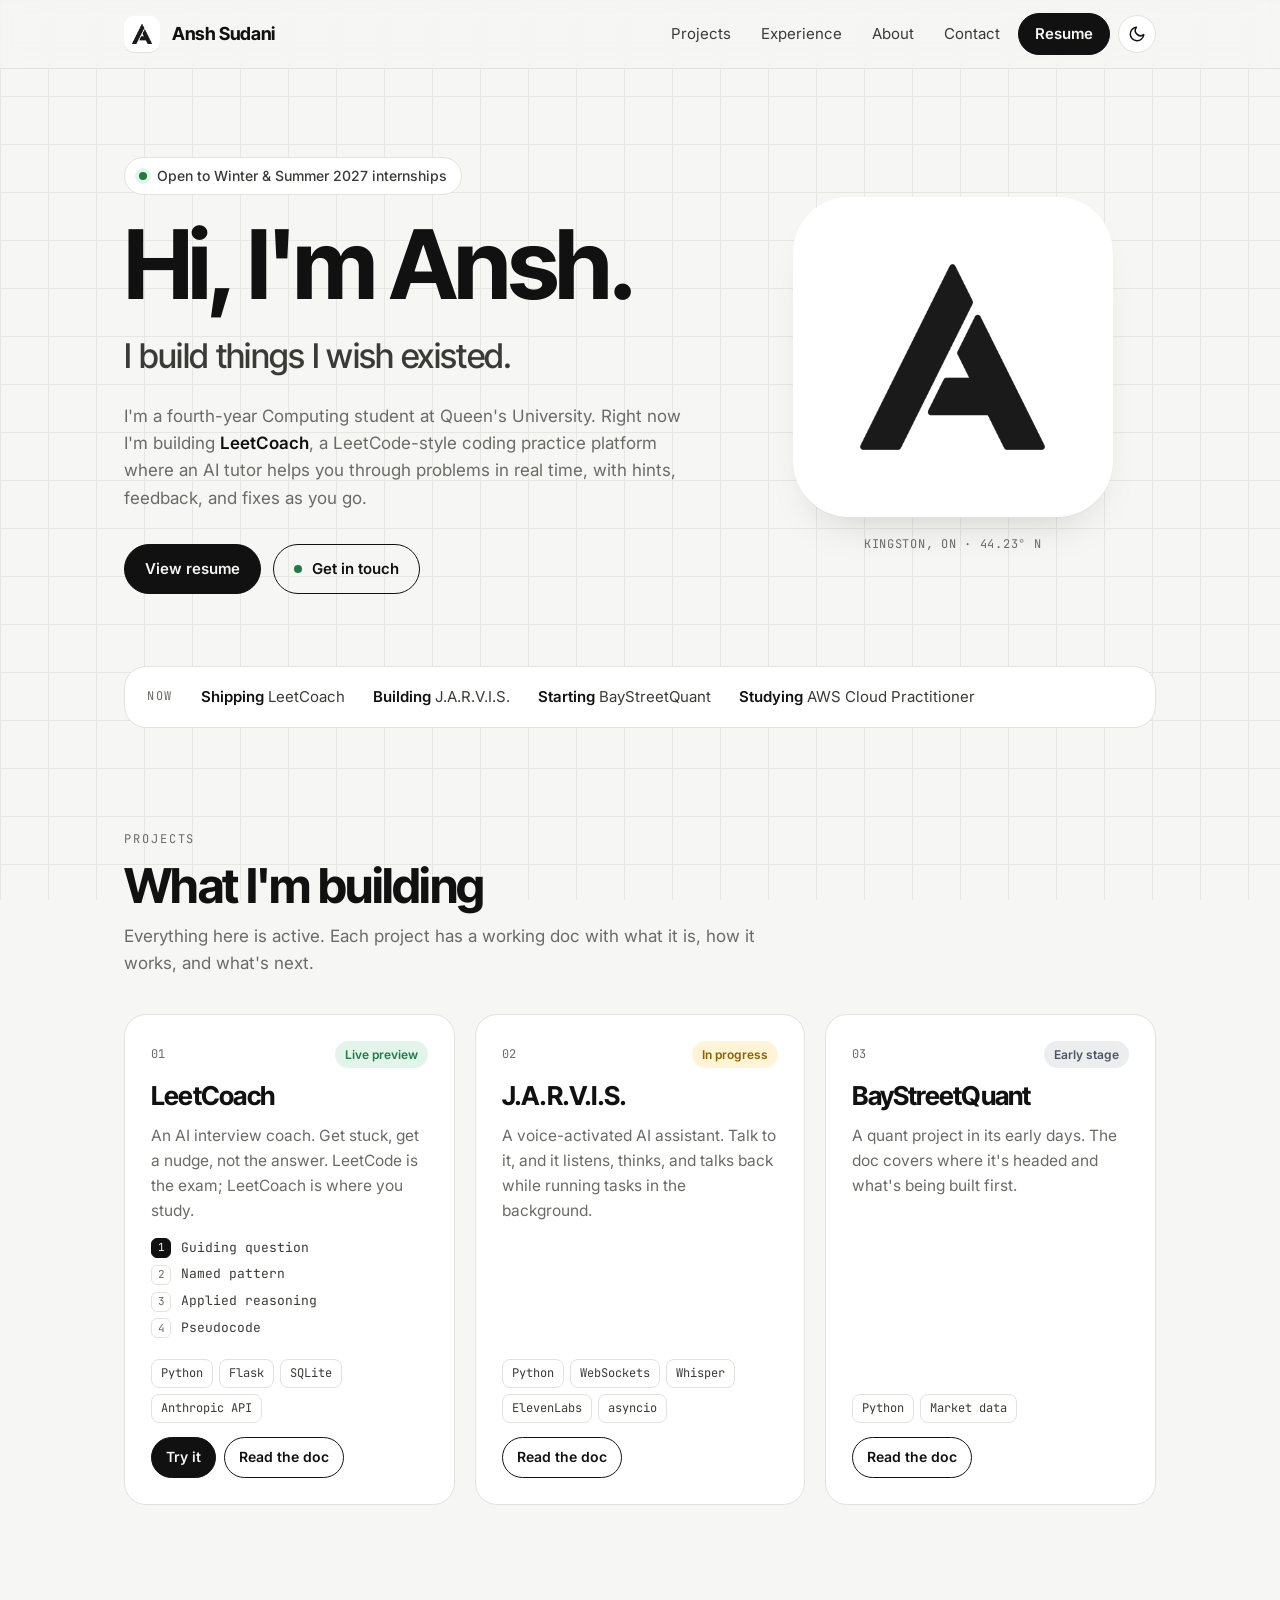
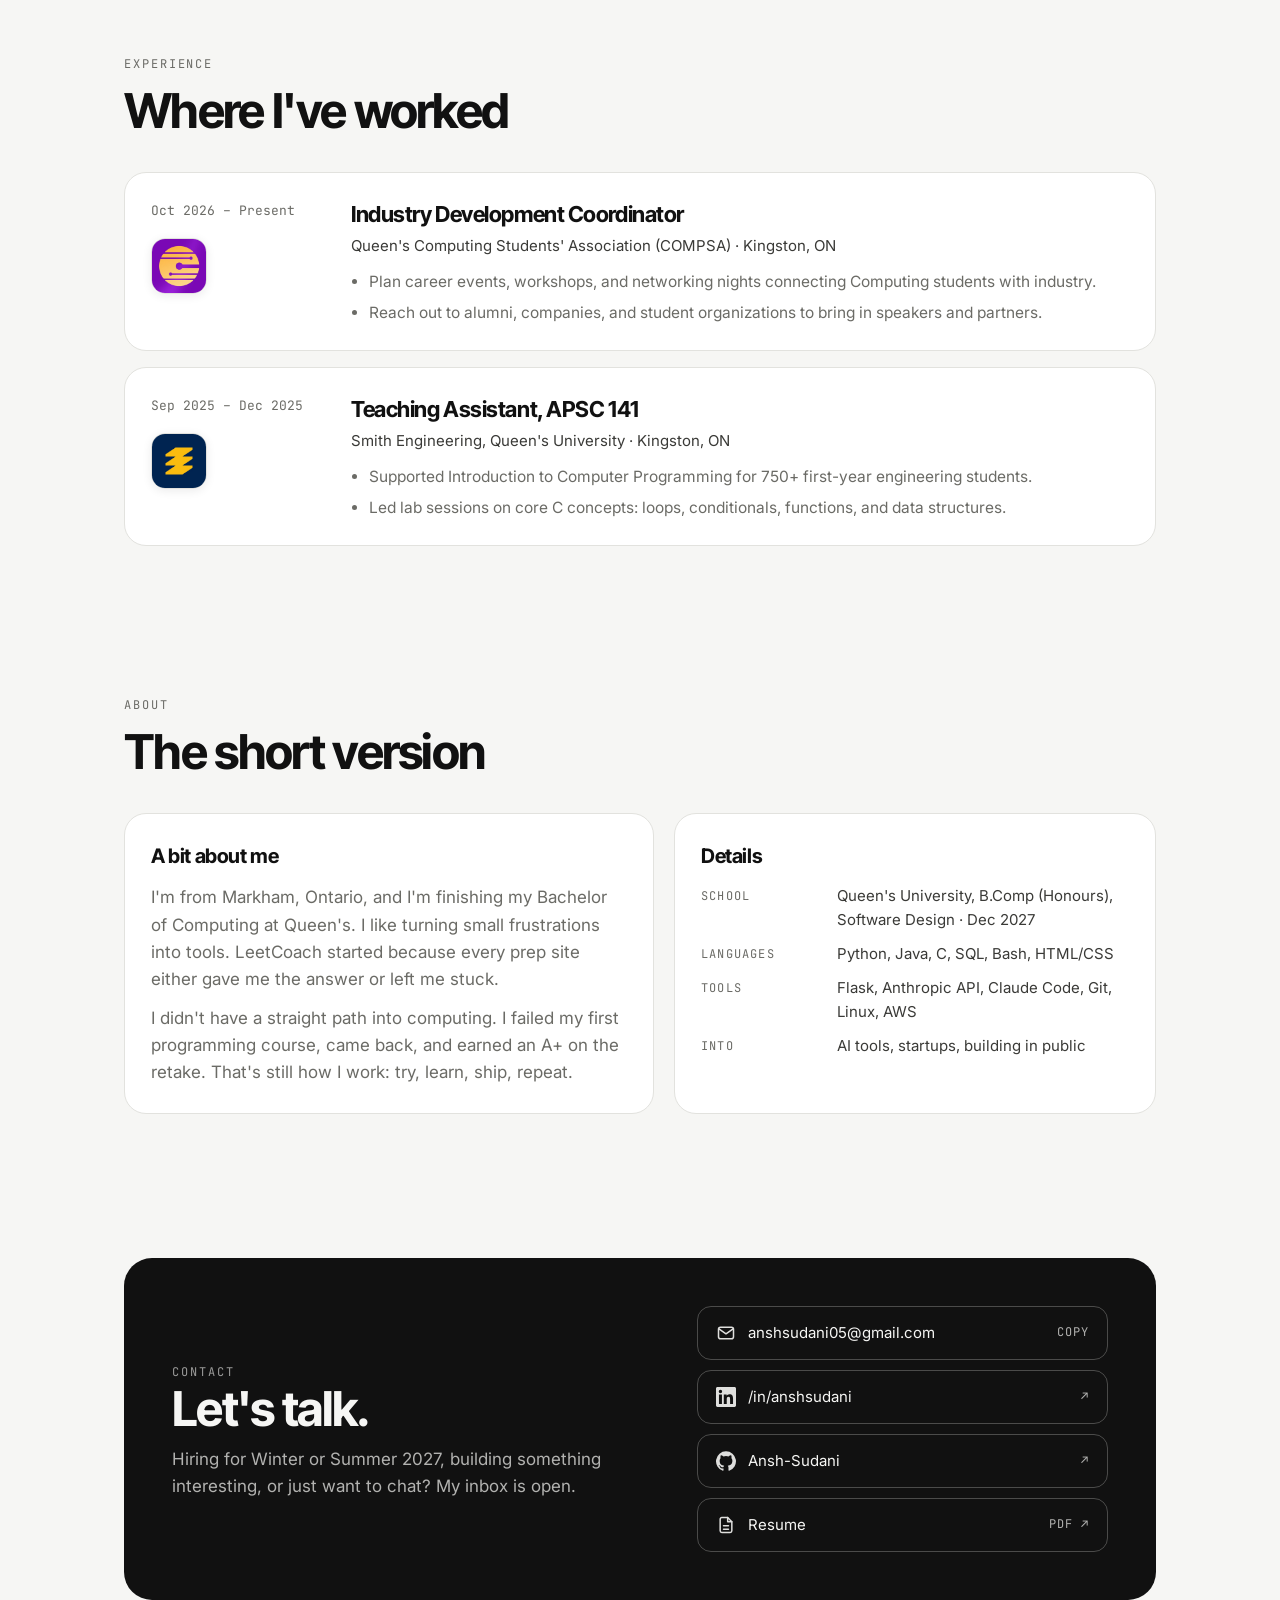
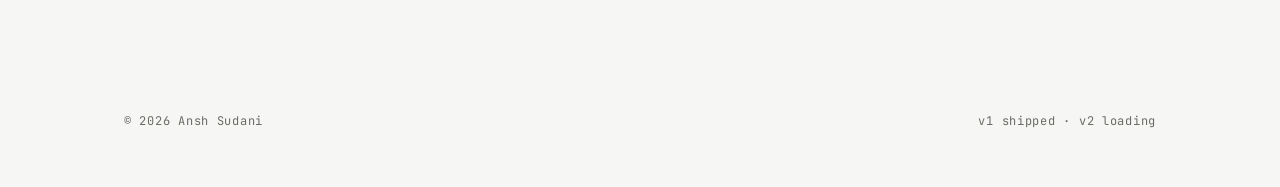
==== index.html @ 3bd17681 "Contact copy: Winter or Summer 2027 Co-Authored-By: Claude Opus 5.5 <noreply@anthropic.com> Claude-S" ====
<!DOCTYPE html>
<html lang="en">
<head>
  <meta charset="UTF-8" />
  <meta name="viewport" content="width=device-width, initial-scale=1.0" />
  <title>Ansh Sudani</title>
  <meta name="description" content="Ansh Sudani: fourth-year Computing student at Queen's University building AI tools like LeetCoach. Open to Winter & Summer 2027 internships." />
  <meta name="theme-color" content="#111111" />
  <meta property="og:type" content="website" />
  <meta property="og:site_name" content="Ansh Sudani" />
  <meta property="og:title" content="Ansh Sudani" />
  <meta property="og:description" content="Still building, now shipping. LeetCoach & more." />
  <meta property="og:url" content="https://anshsudani.vercel.app/" />
  <meta property="og:image" content="https://anshsudani.vercel.app/og-image.png" />
  <meta property="og:image:secure_url" content="https://anshsudani.vercel.app/og-image.png" />
  <meta property="og:image:type" content="image/png" />
  <meta property="og:image:width" content="1200" />
  <meta property="og:image:height" content="627" />
  <meta property="og:image:alt" content="Ansh Sudani: Software Developer, building with AI" />
  <meta name="twitter:card" content="summary_large_image" />
  <meta name="twitter:title" content="Ansh Sudani" />
  <meta name="twitter:description" content="Still building, now shipping. LeetCoach & more." />
  <meta name="twitter:image" content="https://anshsudani.vercel.app/og-image.png" />
  <link rel="icon" href="/favicon.ico" />
  <link rel="apple-touch-icon" href="/apple-touch-icon.png" />
  <link rel="preconnect" href="https://fonts.googleapis.com" />
  <link rel="preconnect" href="https://fonts.gstatic.com" crossorigin />
  <link href="https://fonts.googleapis.com/css2?family=Inter:wght@400;500;600;700&family=Inter+Tight:wght@500;600;700&family=JetBrains+Mono:wght@400;500&display=swap" rel="stylesheet" />
  <script>try{var t=localStorage.getItem("theme");if(t)document.documentElement.dataset.theme=t;}catch(e){}</script>
  <link rel="stylesheet" href="styles.css" />
</head>
<body>

<nav class="nav">
  <div class="wrap">
    <a class="brand" href="#top"><span class="tile"><img src="logo.png" alt="" /></span>Ansh Sudani</a>
    <div class="nav-right"><button class="theme-btn" id="themeBtn" type="button" aria-label="Toggle light and dark mode"><svg class="moon" viewBox="0 0 24 24" fill="none" stroke="currentColor" stroke-width="2" stroke-linecap="round" stroke-linejoin="round"><path d="M21 12.8A9 9 0 1 1 11.2 3a7 7 0 0 0 9.8 9.8z"/></svg><svg class="sun" viewBox="0 0 24 24" fill="none" stroke="currentColor" stroke-width="2" stroke-linecap="round"><circle cx="12" cy="12" r="4"/><path d="M12 2v2M12 20v2M4.9 4.9l1.4 1.4M17.7 17.7l1.4 1.4M2 12h2M20 12h2M4.9 19.1l1.4-1.4M17.7 6.3l1.4-1.4"/></svg></button>
    <button class="menu-btn" id="menuBtn" aria-expanded="false" aria-controls="navLinks">Menu</button>
    <ul class="links" id="navLinks">
      <li><a href="#projects">Projects</a></li>
      <li><a href="#experience">Experience</a></li>
      <li><a href="#about">About</a></li>
      <li><a href="#contact">Contact</a></li>
      <li><a class="btn btn-solid btn-sm" href="Ansh_Sudani_Resume.pdf" target="_blank" rel="noopener">Resume</a></li>
    </ul>
    </div>
  </div>
</nav>

<header class="hero" id="top">
  <div class="wrap">
    <div>
      <span class="status"><span class="dot"></span>Open to Winter & Summer 2027 internships</span>
      <h1>Hi, I'm Ansh.</h1>
      <p class="line">I build things I wish existed.</p>
      <p class="intro">I'm a fourth-year Computing student at Queen's University. Right now I'm building <strong>LeetCoach</strong>, a LeetCode-style coding practice platform where an AI tutor helps you through problems in real time, with hints, feedback, and fixes as you go.</p>
      <div class="cta">
        <a class="btn btn-solid" href="Ansh_Sudani_Resume.pdf" target="_blank" rel="noopener">View resume</a>
        <a class="btn btn-ghost" href="#contact"><span class="dot"></span>Get in touch</a>
      </div>
    </div>
    <div class="mark-wrap">
      <div class="mark tile"><img src="logo.png" alt="Ansh Sudani logo" /></div>
      <span class="coords">KINGSTON, ON · 44.23° N</span>
    </div>
  </div>
</header>

<div class="now">
  <div class="wrap">
    <div class="now-card">
      <span class="label">Now</span>
      <span class="item"><b>Shipping</b> LeetCoach</span>
      <span class="item"><b>Building</b> J.A.R.V.I.S.</span>
      <span class="item"><b>Starting</b> BayStreetQuant</span>
      <span class="item"><b>Studying</b> AWS Cloud Practitioner</span>
    </div>
  </div>
</div>

<section id="projects">
  <div class="wrap">
    <div class="head">
      <span class="eyebrow">Projects</span>
      <h2>What I'm building</h2>
      <p class="lede">Everything here is active. Each project has a working doc with what it is, how it works, and what's next.</p>
    </div>

    <div class="projects">
      <article class="card">
        <div class="top"><span class="idx">01</span><span class="chip live">Live preview</span></div>
        <h3>LeetCoach</h3>
        <p>An AI interview coach. Get stuck, get a nudge, not the answer. LeetCode is the exam; LeetCoach is where you study.</p>
        <ol class="ladder" aria-label="Hint levels">
          <li><span>1</span>Guiding question</li>
          <li><span>2</span>Named pattern</li>
          <li><span>3</span>Applied reasoning</li>
          <li><span>4</span>Pseudocode</li>
        </ol>
        <ul class="tags"><li>Python</li><li>Flask</li><li>SQLite</li><li>Anthropic API</li></ul>
        <div class="actions">
          <a class="btn btn-solid btn-sm" href="https://leetcoachapp.vercel.app/" target="_blank" rel="noopener">Try it</a>
          <a class="btn btn-ghost btn-sm" href="leetcoach.html">Read the doc</a>
        </div>
      </article>

      <article class="card">
        <div class="top"><span class="idx">02</span><span class="chip wip">In progress</span></div>
        <h3>J.A.R.V.I.S.</h3>
        <p>A voice-activated AI assistant. Talk to it, and it listens, thinks, and talks back while running tasks in the background.</p>
        <ul class="tags"><li>Python</li><li>WebSockets</li><li>Whisper</li><li>ElevenLabs</li><li>asyncio</li></ul>
        <div class="actions">
          <a class="btn btn-ghost btn-sm" href="jarvis.html">Read the doc</a>
        </div>
      </article>

      <article class="card">
        <div class="top"><span class="idx">03</span><span class="chip early">Early stage</span></div>
        <h3>BayStreetQuant</h3>
        <p>A quant project in its early days. The doc covers where it's headed and what's being built first.</p>
        <ul class="tags"><li>Python</li><li>Market data</li></ul>
        <div class="actions">
          <a class="btn btn-ghost btn-sm" href="baystreetquant.html">Read the doc</a>
        </div>
      </article>
    </div>
  </div>
</section>

<section id="experience">
  <div class="wrap">
    <div class="head">
      <span class="eyebrow">Experience</span>
      <h2>Where I've worked</h2>
    </div>
    <div class="timeline">
      <article class="role">
        <div class="role-side">
          <span class="when">Oct 2026 – Present</span>
          <img class="org-logo" src="compsa-logo.png" alt="COMPSA logo" width="56" height="56" loading="lazy" />
        </div>
        <div>
          <h3>Industry Development Coordinator</h3>
          <p class="org">Queen's Computing Students' Association (COMPSA) · Kingston, ON</p>
          <ul>
            <li>Plan career events, workshops, and networking nights connecting Computing students with industry.</li>
            <li>Reach out to alumni, companies, and student organizations to bring in speakers and partners.</li>
          </ul>
        </div>
      </article>
      <article class="role">
        <div class="role-side">
          <span class="when">Sep 2025 – Dec 2025</span>
          <img class="org-logo" src="smith-logo.png" alt="Smith Engineering logo" width="56" height="56" loading="lazy" />
        </div>
        <div>
          <h3>Teaching Assistant, APSC 141</h3>
          <p class="org">Smith Engineering, Queen's University · Kingston, ON</p>
          <ul>
            <li>Supported Introduction to Computer Programming for 750+ first-year engineering students.</li>
            <li>Led lab sessions on core C concepts: loops, conditionals, functions, and data structures.</li>
          </ul>
        </div>
      </article>
    </div>
  </div>
</section>

<section id="about">
  <div class="wrap">
    <div class="head">
      <span class="eyebrow">About</span>
      <h2>The short version</h2>
    </div>
    <div class="split">
      <div class="panel">
        <h3>A bit about me</h3>
        <p>I'm from Markham, Ontario, and I'm finishing my Bachelor of Computing at Queen's. I like turning small frustrations into tools. LeetCoach started because every prep site either gave me the answer or left me stuck.</p>
        <p>I didn't have a straight path into computing. I failed my first programming course, came back, and earned an A+ on the retake. That's still how I work: try, learn, ship, repeat.</p>
      </div>
      <div class="panel">
        <h3>Details</h3>
        <dl class="kv">
          <dt>School</dt><dd>Queen's University, B.Comp (Honours), Software Design · Dec 2027</dd>
          <dt>Languages</dt><dd>Python, Java, C, SQL, Bash, HTML/CSS</dd>
          <dt>Tools</dt><dd>Flask, Anthropic API, Claude Code, Git, Linux, AWS</dd>
          <dt>Into</dt><dd>AI tools, startups, building in public</dd>
        </dl>
      </div>
    </div>
  </div>
</section>

<section id="contact">
  <div class="wrap">
    <div class="contact-card">
      <div>
        <span class="eyebrow" style="color:inherit;opacity:.6">Contact</span>
        <h2>Let's talk.</h2>
        <p>Hiring for Winter or Summer 2027, building something interesting, or just want to chat? My inbox is open.</p>
      </div>
      <div class="contact-list">
        <button type="button" id="copyEmail" data-email="anshsudani05@gmail.com"><span class="v"><svg class="ic" viewBox="0 0 24 24" aria-hidden="true" fill="none" stroke="currentColor" stroke-width="1.8" stroke-linecap="round" stroke-linejoin="round"><rect x="3" y="5" width="18" height="14" rx="2.5"/><path d="M3.5 7l8.5 6 8.5-6"/></svg><span>anshsudani05@gmail.com</span></span><span class="k" id="copyLabel">COPY</span></button>
        <a href="https://linkedin.com/in/anshsudani" target="_blank" rel="noopener" aria-label="LinkedIn"><span class="v"><svg class="ic" viewBox="0 0 24 24" aria-hidden="true" fill="currentColor"><path d="M20.45 20.45h-3.56v-5.57c0-1.33-.02-3.04-1.85-3.04-1.85 0-2.14 1.45-2.14 2.94v5.67H9.35V9h3.41v1.56h.05c.48-.9 1.64-1.85 3.37-1.85 3.6 0 4.27 2.37 4.27 5.46v6.28zM5.34 7.43a2.06 2.06 0 1 1 0-4.13 2.06 2.06 0 0 1 0 4.13zM7.12 20.45H3.56V9h3.56v11.45zM22.22 0H1.77C.79 0 0 .77 0 1.73v20.54C0 23.23.79 24 1.77 24h20.45c.98 0 1.78-.77 1.78-1.73V1.73C24 .77 23.2 0 22.22 0z"/></svg><span>/in/anshsudani</span></span><span class="k">↗</span></a>
        <a href="https://github.com/Ansh-Sudani" target="_blank" rel="noopener" aria-label="GitHub"><span class="v"><svg class="ic" viewBox="0 0 24 24" aria-hidden="true" fill="currentColor"><path d="M12 .3a12 12 0 0 0-3.8 23.38c.6.12.83-.26.83-.57v-2.23c-3.34.73-4.04-1.42-4.04-1.42-.55-1.39-1.33-1.76-1.33-1.76-1.09-.74.08-.73.08-.73 1.2.09 1.84 1.24 1.84 1.24 1.07 1.83 2.8 1.3 3.49 1 .1-.78.42-1.31.76-1.61-2.67-.3-5.47-1.33-5.47-5.93 0-1.31.47-2.38 1.24-3.22-.14-.3-.54-1.52.1-3.18 0 0 1.01-.32 3.3 1.23a11.5 11.5 0 0 1 6 0c2.28-1.55 3.29-1.23 3.29-1.23.64 1.66.24 2.88.12 3.18a4.65 4.65 0 0 1 1.23 3.22c0 4.61-2.8 5.63-5.48 5.92.42.36.81 1.1.81 2.22v3.29c0 .32.21.7.82.58A12 12 0 0 0 12 .3"/></svg><span>Ansh-Sudani</span></span><span class="k">↗</span></a>
        <a href="Ansh_Sudani_Resume.pdf" target="_blank" rel="noopener" aria-label="Resume PDF"><span class="v"><svg class="ic" viewBox="0 0 24 24" aria-hidden="true" fill="none" stroke="currentColor" stroke-width="1.8" stroke-linecap="round" stroke-linejoin="round"><path d="M14 3H7a2 2 0 0 0-2 2v14a2 2 0 0 0 2 2h10a2 2 0 0 0 2-2V8z"/><path d="M14 3v5h5M9 13h6M9 17h6"/></svg><span>Resume</span></span><span class="k">PDF ↗</span></a>
      </div>
    </div>
  </div>
</section>

<footer>
  <div class="wrap">
    <span>© <span id="year">2026</span> Ansh Sudani</span>
    <span>v1 shipped · v2 loading</span>
  </div>
</footer>

<script src="script.js"></script>
</body>
</html>
---- styles.css ----
/* Ansh Sudani — portfolio v2
   Layout: single column, wide margins, grid-paper background like the brand thumbnail. */
:root {
  --bg: #F6F6F4;
  --grid: #E6E6E2;
  --surface: #FFFFFF;
  --ink: #111111;
  --ink-2: #3A3A37;
  --muted: #6B6B66;
  --line: #E2E2DE;
  --accent: #111111;
  --ok: #1E7B47;
  --ok-bg: #E3F4EA;
  --warn: #8A6100;
  --warn-bg: #FFF4D6;
  --idle: #4B5563;
  --idle-bg: #ECEDEF;
  --shadow: 0 1px 0 var(--line), 0 24px 48px -28px rgba(0,0,0,.22);
  --display: "Inter Tight", "Inter", system-ui, -apple-system, "Segoe UI", sans-serif;
  --body: "Inter", system-ui, -apple-system, "Segoe UI", sans-serif;
  --mono: "JetBrains Mono", ui-monospace, "SFMono-Regular", Menlo, Consolas, monospace;
  --radius: 22px;
  --max: 1080px;
}
@media (prefers-color-scheme: dark) {
  :root:not([data-theme="light"]) {
    --bg: #0E0E0D; --grid: #1C1C1A; --surface: #171716; --ink: #F2F2EF; --ink-2: #CFCFCA;
    --muted: #8F8F89; --line: #2A2A27; --accent: #F2F2EF;
    --ok: #6FD39A; --ok-bg: #17301F; --warn: #F2C25B; --warn-bg: #33290F; --idle: #B4B8BF; --idle-bg: #23252A;
    --shadow: 0 1px 0 var(--line), 0 24px 48px -28px rgba(0,0,0,.7);
    color-scheme: dark;
  }
}
:root[data-theme="dark"] {
    --bg: #0E0E0D; --grid: #1C1C1A; --surface: #171716; --ink: #F2F2EF; --ink-2: #CFCFCA;
    --muted: #8F8F89; --line: #2A2A27; --accent: #F2F2EF;
    --ok: #6FD39A; --ok-bg: #17301F; --warn: #F2C25B; --warn-bg: #33290F; --idle: #B4B8BF; --idle-bg: #23252A;
    --shadow: 0 1px 0 var(--line), 0 24px 48px -28px rgba(0,0,0,.7);
    color-scheme: dark;
  }


* { box-sizing: border-box; margin: 0; padding: 0; }
html { scroll-behavior: smooth; scroll-padding-top: 88px; }
body {
  font-family: var(--body);
  background-color: var(--bg);
  background-image:
    linear-gradient(var(--grid) 1px, transparent 1px),
    linear-gradient(90deg, var(--grid) 1px, transparent 1px);
  background-size: 48px 48px;
  background-attachment: fixed;
  color: var(--ink);
  line-height: 1.6;
  font-size: 17px;
  -webkit-font-smoothing: antialiased;
}
img { max-width: 100%; display: block; }
a { color: inherit; }
:focus-visible { outline: 2px solid var(--accent); outline-offset: 3px; border-radius: 6px; }

.wrap { max-width: var(--max); margin: 0 auto; padding-inline: 24px; }

/* ---------- nav ---------- */
.nav {
  position: sticky; top: 0; z-index: 10;
  background: color-mix(in srgb, var(--bg) 82%, transparent);
  backdrop-filter: blur(10px); -webkit-backdrop-filter: blur(10px);
  border-bottom: 1px solid var(--line);
}
.nav .wrap { display: flex; align-items: center; justify-content: space-between; height: 68px; gap: 16px; }
.brand { display: flex; align-items: center; gap: 12px; text-decoration: none; font-family: var(--display); font-weight: 700; letter-spacing: -.02em; font-size: 18px; }
.tile { background: #fff; border-radius: 10px; display: grid; place-items: center; box-shadow: 0 1px 0 var(--line); }
.brand .tile { width: 36px; height: 36px; }
.brand .tile img { width: 20px; }
.links { display: flex; align-items: center; gap: 6px; list-style: none; }
.links a { text-decoration: none; font-size: 15px; color: var(--ink-2); padding: 8px 12px; border-radius: 999px; }
.links a:hover { color: var(--ink); background: var(--surface); }
.menu-btn { display: none; background: none; border: 1px solid var(--line); border-radius: 999px; padding: 8px 14px; font: inherit; font-size: 14px; color: var(--ink); cursor: pointer; }

/* ---------- buttons ---------- */
.btn {
  display: inline-flex; align-items: center; gap: 10px; text-decoration: none;
  font-weight: 600; font-size: 15px; padding: 12px 20px; border-radius: 999px;
  border: 1.5px solid var(--ink); transition: transform .15s ease, background .15s ease;
}
.btn:hover { transform: translateY(-1px); }
.btn-solid { background: var(--ink); color: var(--bg); }
.btn-ghost { background: transparent; color: var(--ink); }
.btn-ghost:hover { background: var(--surface); }
.btn-sm { padding: 8px 14px; font-size: 14px; }
.dot { width: 8px; height: 8px; border-radius: 50%; background: currentColor; display: inline-block; }

/* ---------- hero ---------- */
.hero { padding-block: 88px 72px; }
.hero .wrap { display: grid; grid-template-columns: 1.4fr 1fr; gap: 56px; align-items: center; }
.status {
  display: inline-flex; align-items: center; gap: 10px; font-size: 14px; font-weight: 500;
  padding: 7px 14px; border-radius: 999px; background: var(--surface); border: 1px solid var(--line); color: var(--ink-2);
}
.status .dot { background: var(--ok); box-shadow: 0 0 0 4px var(--ok-bg); }
.hero h1 {
  font-family: var(--display); font-size: clamp(52px, 8vw, 96px); line-height: .95; letter-spacing: -.04em;
  font-weight: 700; margin-top: 24px; text-wrap: balance;
}
.hero .line { font-family: var(--display); font-size: clamp(24px, 3.2vw, 34px); letter-spacing: -.02em; color: var(--ink-2); margin-top: 18px; font-weight: 500; }
.hero .intro { margin-top: 20px; max-width: 54ch; color: var(--muted); }
.hero .intro strong { color: var(--ink); font-weight: 600; }
.cta { display: flex; flex-wrap: wrap; gap: 12px; margin-top: 32px; }
.mark { justify-self: center; width: min(320px, 100%); aspect-ratio: 1; border-radius: 56px; box-shadow: var(--shadow); }
.mark img { width: 58%; }
.mark-wrap { display: grid; justify-items: center; gap: 18px; }
.coords { font-family: var(--mono); font-size: 12px; color: var(--muted); letter-spacing: .06em; }

/* ---------- sections ---------- */
section { padding-block: 72px; }
.eyebrow { font-family: var(--mono); font-size: 12px; letter-spacing: .16em; text-transform: uppercase; color: var(--muted); }
h2 { font-family: var(--display); font-size: clamp(34px, 4.5vw, 48px); letter-spacing: -.035em; line-height: 1.05; margin-top: 10px; text-wrap: balance; }
.lede { color: var(--muted); max-width: 60ch; margin-top: 12px; }
.head { margin-bottom: 36px; }

/* ---------- now strip ---------- */
.now { padding-block: 0 24px; }
.now-card {
  background: var(--surface); border: 1px solid var(--line); border-radius: var(--radius);
  padding: 18px 22px; display: flex; flex-wrap: wrap; gap: 12px 28px; align-items: center;
}
.now-card .label { font-family: var(--mono); font-size: 12px; letter-spacing: .14em; text-transform: uppercase; color: var(--muted); }
.now-card span.item { font-size: 15px; color: var(--ink-2); }
.now-card span.item b { color: var(--ink); font-weight: 600; }

/* ---------- projects ---------- */
.projects { display: grid; grid-template-columns: repeat(3, 1fr); gap: 20px; }
.card {
  background: var(--surface); border: 1px solid var(--line); border-radius: var(--radius);
  padding: 26px; display: flex; flex-direction: column; gap: 14px; min-width: 0;
  transition: transform .2s ease, box-shadow .2s ease;
}
.card:hover { transform: translateY(-3px); box-shadow: var(--shadow); }
.card .top { display: flex; justify-content: space-between; align-items: center; gap: 10px; }
.idx { font-family: var(--mono); font-size: 12px; color: var(--muted); }
.chip { font-size: 12px; font-weight: 600; padding: 4px 10px; border-radius: 999px; white-space: nowrap; }
.chip.live { color: var(--ok); background: var(--ok-bg); }
.chip.wip { color: var(--warn); background: var(--warn-bg); }
.chip.early { color: var(--idle); background: var(--idle-bg); }
.card h3 { font-family: var(--display); font-size: 26px; letter-spacing: -.03em; line-height: 1.1; }
.card p { color: var(--muted); font-size: 15.5px; }
.ladder { list-style: none; display: grid; gap: 6px; font-size: 13px; font-family: var(--mono); color: var(--ink-2); }
.ladder li { display: flex; align-items: center; gap: 10px; }
.ladder li span { width: 20px; height: 20px; border-radius: 6px; display: grid; place-items: center; font-size: 11px; border: 1px solid var(--line); color: var(--muted); flex: none; }
.ladder li:nth-child(1) span { background: var(--ink); color: var(--bg); border-color: var(--ink); }
.tags { display: flex; flex-wrap: wrap; gap: 6px; margin-top: auto; padding-top: 6px; }
.tags li { list-style: none; font-family: var(--mono); font-size: 12px; padding: 4px 9px; border: 1px solid var(--line); border-radius: 8px; color: var(--ink-2); }
.card .actions { display: flex; flex-wrap: wrap; gap: 8px; }

/* ---------- experience ---------- */
.timeline { display: grid; gap: 16px; }
.role {
  background: var(--surface); border: 1px solid var(--line); border-radius: var(--radius);
  padding: 24px 26px; display: grid; grid-template-columns: 180px 1fr; gap: 20px;
}
.role .when { font-family: var(--mono); font-size: 13px; color: var(--muted); padding-top: 4px; }
.role-side { display: flex; flex-direction: column; align-items: flex-start; gap: 16px; }
.org-logo {
  width: 56px; height: 56px; border-radius: 14px; object-fit: cover; display: block;
  border: 1px solid var(--line); box-shadow: 0 2px 10px rgba(0,0,0,.08);
  transition: transform .25s ease;
}
.role:hover .org-logo { transform: translateY(-2px) rotate(-2deg); }
.role h3 { font-family: var(--display); font-size: 22px; letter-spacing: -.02em; }
.role .org { color: var(--ink-2); font-size: 15px; margin-top: 2px; }
.role ul { margin-top: 12px; padding-left: 18px; color: var(--muted); font-size: 15.5px; display: grid; gap: 6px; }

/* ---------- about / skills ---------- */
.split { display: grid; grid-template-columns: 1.1fr 1fr; gap: 20px; }
.panel { background: var(--surface); border: 1px solid var(--line); border-radius: var(--radius); padding: 26px; min-width: 0; }
.panel h3 { font-family: var(--display); font-size: 20px; letter-spacing: -.02em; margin-bottom: 12px; }
.panel p { color: var(--muted); }
.panel p + p { margin-top: 12px; }
.kv { display: grid; grid-template-columns: 120px 1fr; gap: 10px 16px; font-size: 15px; }
.kv dt { font-family: var(--mono); font-size: 12px; letter-spacing: .1em; text-transform: uppercase; color: var(--muted); padding-top: 3px; }
.kv dd { color: var(--ink-2); }

/* ---------- contact ---------- */
.contact-card {
  background: var(--ink); color: var(--bg); border-radius: 28px; padding: 48px;
  display: grid; grid-template-columns: 1.2fr 1fr; gap: 32px; align-items: center;
}
.contact-card h2 { color: var(--bg); margin-top: 0; }
.contact-card p { color: color-mix(in srgb, var(--bg) 70%, transparent); margin-top: 12px; max-width: 46ch; }
.contact-list { display: grid; gap: 10px; }
.contact-list a, .contact-list button {
  display: flex; justify-content: space-between; align-items: center; gap: 12px; text-decoration: none;
  padding: 14px 18px; border-radius: 14px; border: 1px solid color-mix(in srgb, var(--bg) 25%, transparent);
  color: var(--bg); background: transparent; font: inherit; font-size: 15px; cursor: pointer; text-align: left; width: 100%;
}
.contact-list a:hover, .contact-list button:hover { background: color-mix(in srgb, var(--bg) 10%, transparent); }
.contact-list .k { font-family: var(--mono); font-size: 12px; opacity: .7; letter-spacing: .08em; }
.contact-list .v { overflow-wrap: anywhere; display: inline-flex; align-items: center; gap: 12px; min-width: 0; }
.contact-list .ic { width: 20px; height: 20px; flex: none; opacity: .9; }

/* ---------- footer ---------- */
footer { padding-block: 40px 56px; }
footer .wrap { display: flex; justify-content: space-between; flex-wrap: wrap; gap: 12px; font-family: var(--mono); font-size: 12px; color: var(--muted); letter-spacing: .06em; }

/* ---------- project doc pages ---------- */
.doc { padding-block: 56px 40px; }
.doc .wrap { max-width: 780px; }
.back { font-size: 14px; color: var(--muted); text-decoration: none; }
.back:hover { color: var(--ink); }
.doc h1 { font-family: var(--display); font-size: clamp(44px, 7vw, 72px); letter-spacing: -.04em; line-height: 1; margin-top: 24px; }
.doc .sub { font-family: var(--display); font-size: 22px; color: var(--ink-2); margin-top: 14px; letter-spacing: -.01em; }
.notice {
  margin-top: 28px; padding: 16px 18px; border-radius: 16px; background: var(--warn-bg); color: var(--warn);
  font-size: 15px; display: flex; gap: 12px; align-items: flex-start;
}
.notice b { font-weight: 700; }
.doc section { padding-block: 28px; border-top: 1px solid var(--line); margin-top: 28px; }
.doc section:first-of-type { margin-top: 36px; }
.doc h2 { font-size: 28px; margin-top: 0; margin-bottom: 12px; }
.doc p, .doc li { color: var(--ink-2); }
.doc ul, .doc ol { padding-left: 20px; display: grid; gap: 8px; }
.meta { display: flex; flex-wrap: wrap; gap: 8px; margin-top: 24px; }
.steps { list-style: none; padding: 0 !important; counter-reset: s; }
.steps li { counter-increment: s; background: var(--surface); border: 1px solid var(--line); border-radius: 14px; padding: 14px 16px 14px 56px; position: relative; }
.steps li::before { content: counter(s); position: absolute; left: 16px; top: 14px; width: 26px; height: 26px; border-radius: 8px; background: var(--ink); color: var(--bg); display: grid; place-items: center; font-family: var(--mono); font-size: 13px; }
.steps li b { color: var(--ink); }
.roadmap li::marker { color: var(--muted); }

/* ---------- responsive ---------- */
@media (max-width: 900px) {
  .hero .wrap { grid-template-columns: 1fr; }
  .mark-wrap { justify-items: center; }
  .mark { width: 200px; border-radius: 40px; }
  .projects { grid-template-columns: 1fr; }
  .split, .contact-card { grid-template-columns: 1fr; }
}
@media (max-width: 680px) {
  body { font-size: 16px; }
  .links { display: none; }
  .links.open { display: grid; position: absolute; top: 68px; left: 0; right: 0; background: var(--bg); padding: 12px 16px 18px; border-bottom: 1px solid var(--line); gap: 4px; }
  .menu-btn { display: inline-block; }
  .wrap { padding-inline: 16px; }
  .hero { padding-block: 48px 40px; }
  section { padding-block: 48px; }
  .role { grid-template-columns: 1fr; gap: 0; padding: 20px; }
  .role > div:not(.role-side) { display: contents; }
  .role h3 { order: 0; }
  .role-side { order: 1; flex-direction: row; align-items: center; gap: 12px; margin: 12px 0 10px; }
  .role .org { order: 2; margin-top: 0; }
  .role ul { order: 3; }
  .role-side .org-logo { order: -1; width: 44px; height: 44px; border-radius: 11px; }
  .role .when { padding-top: 0; }
  .contact-card { padding: 28px 22px; }
  .kv { grid-template-columns: 1fr; gap: 2px 0; }
  .kv dd { margin-bottom: 10px; }
}
@media (prefers-reduced-motion: reduce) {
  html { scroll-behavior: auto; }
  .card, .btn { transition: none; }
}

/* nav resume button keeps button colors */
.links a.btn-solid { color: var(--bg); background: var(--ink); padding: 8px 16px; }
.links a.btn-solid:hover { color: var(--bg); background: var(--ink); }

/* theme toggle */
.theme-btn { width: 38px; height: 38px; border-radius: 999px; border: 1px solid var(--line); background: var(--surface); color: var(--ink); display: grid; place-items: center; cursor: pointer; flex: none; }
.theme-btn:hover { border-color: var(--ink); }
.theme-btn svg { width: 18px; height: 18px; }
.theme-btn .sun { display: none; }
:root[data-theme="dark"] .theme-btn .sun { display: block; }
:root[data-theme="dark"] .theme-btn .moon { display: none; }
@media (prefers-color-scheme: dark) {
  :root:not([data-theme="light"]) .theme-btn .sun { display: block; }
  :root:not([data-theme="light"]) .theme-btn .moon { display: none; }
}
.nav-right { display: flex; align-items: center; gap: 8px; }
.nav-right .links { order: 1; }
.nav-right .theme-btn { order: 2; }
.nav-right .menu-btn { order: 3; }

.btn-ghost .dot { background: var(--ok); }

/* ---------- touch polish ---------- */
a, button, summary { -webkit-tap-highlight-color: transparent; touch-action: manipulation; }
@media (max-width: 680px) {
  .theme-btn { width: 42px; height: 42px; }
  .back { display: inline-block; padding: 12px 0; }
}
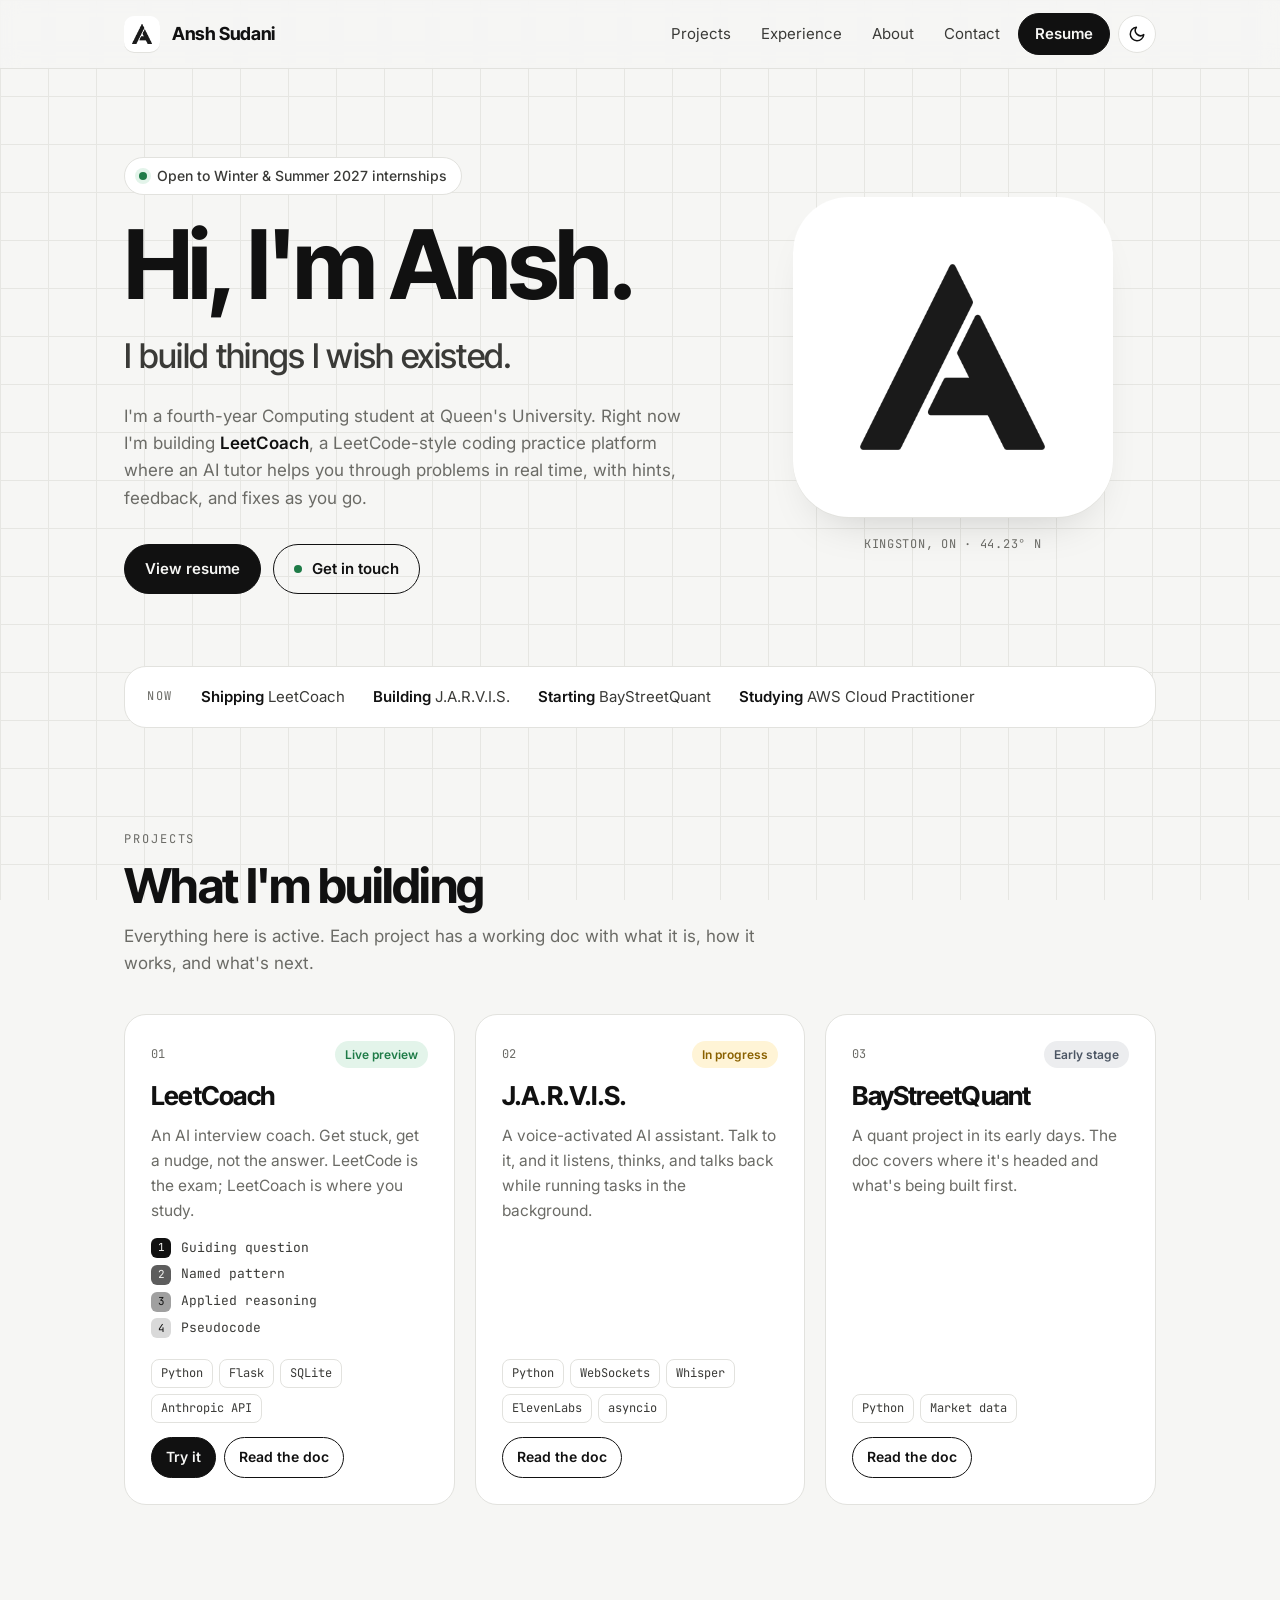
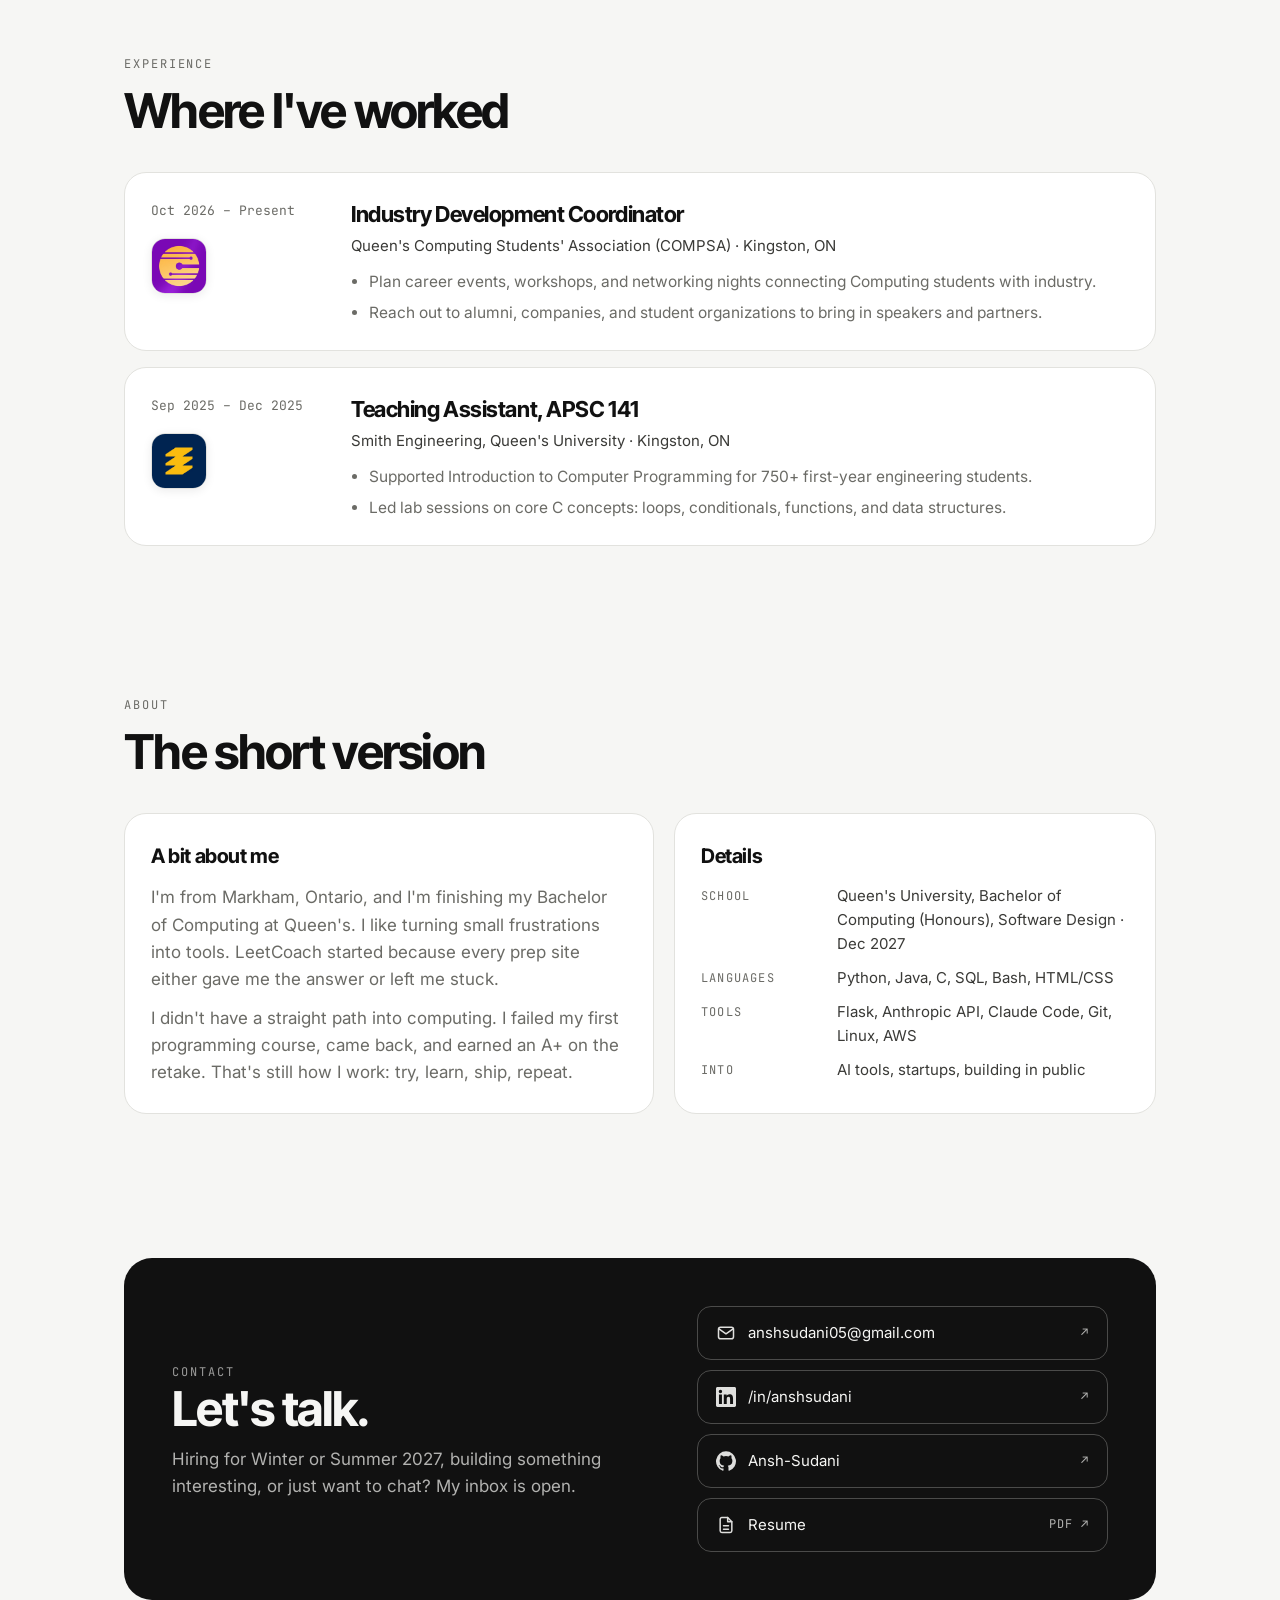
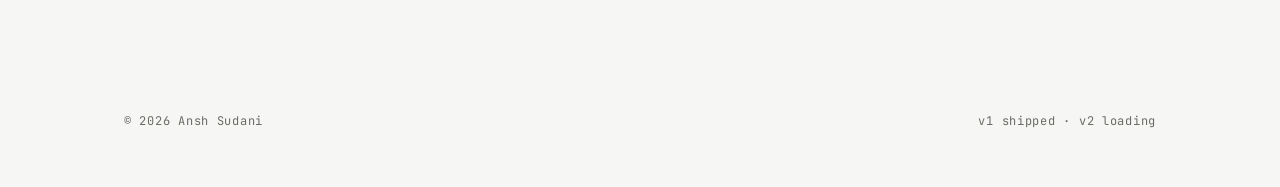
==== commit 9b65a754: "Hint ladder fades dark to light, email row: arrow + 'Copied!' flash, no wrap, Now card stacks on mob" ====
--- a/index.html
+++ b/index.html
@@ -181,7 +181,7 @@
       <div class="panel">
         <h3>Details</h3>
         <dl class="kv">
-          <dt>School</dt><dd>Queen's University, B.Comp (Honours), Software Design · Dec 2027</dd>
+          <dt>School</dt><dd>Queen's University, Bachelor of Computing (Honours), Software Design · Dec 2027</dd>
           <dt>Languages</dt><dd>Python, Java, C, SQL, Bash, HTML/CSS</dd>
           <dt>Tools</dt><dd>Flask, Anthropic API, Claude Code, Git, Linux, AWS</dd>
           <dt>Into</dt><dd>AI tools, startups, building in public</dd>
@@ -200,7 +200,7 @@
         <p>Hiring for Winter or Summer 2027, building something interesting, or just want to chat? My inbox is open.</p>
       </div>
       <div class="contact-list">
-        <button type="button" id="copyEmail" data-email="anshsudani05@gmail.com"><span class="v"><svg class="ic" viewBox="0 0 24 24" aria-hidden="true" fill="none" stroke="currentColor" stroke-width="1.8" stroke-linecap="round" stroke-linejoin="round"><rect x="3" y="5" width="18" height="14" rx="2.5"/><path d="M3.5 7l8.5 6 8.5-6"/></svg><span>anshsudani05@gmail.com</span></span><span class="k" id="copyLabel">COPY</span></button>
+        <button type="button" id="copyEmail" aria-label="Copy email address" data-email="anshsudani05@gmail.com"><span class="v"><svg class="ic" viewBox="0 0 24 24" aria-hidden="true" fill="none" stroke="currentColor" stroke-width="1.8" stroke-linecap="round" stroke-linejoin="round"><rect x="3" y="5" width="18" height="14" rx="2.5"/><path d="M3.5 7l8.5 6 8.5-6"/></svg><span id="emailText">anshsudani05@gmail.com</span></span><span class="k">↗</span></button>
         <a href="https://linkedin.com/in/anshsudani" target="_blank" rel="noopener" aria-label="LinkedIn"><span class="v"><svg class="ic" viewBox="0 0 24 24" aria-hidden="true" fill="currentColor"><path d="M20.45 20.45h-3.56v-5.57c0-1.33-.02-3.04-1.85-3.04-1.85 0-2.14 1.45-2.14 2.94v5.67H9.35V9h3.41v1.56h.05c.48-.9 1.64-1.85 3.37-1.85 3.6 0 4.27 2.37 4.27 5.46v6.28zM5.34 7.43a2.06 2.06 0 1 1 0-4.13 2.06 2.06 0 0 1 0 4.13zM7.12 20.45H3.56V9h3.56v11.45zM22.22 0H1.77C.79 0 0 .77 0 1.73v20.54C0 23.23.79 24 1.77 24h20.45c.98 0 1.78-.77 1.78-1.73V1.73C24 .77 23.2 0 22.22 0z"/></svg><span>/in/anshsudani</span></span><span class="k">↗</span></a>
         <a href="https://github.com/Ansh-Sudani" target="_blank" rel="noopener" aria-label="GitHub"><span class="v"><svg class="ic" viewBox="0 0 24 24" aria-hidden="true" fill="currentColor"><path d="M12 .3a12 12 0 0 0-3.8 23.38c.6.12.83-.26.83-.57v-2.23c-3.34.73-4.04-1.42-4.04-1.42-.55-1.39-1.33-1.76-1.33-1.76-1.09-.74.08-.73.08-.73 1.2.09 1.84 1.24 1.84 1.24 1.07 1.83 2.8 1.3 3.49 1 .1-.78.42-1.31.76-1.61-2.67-.3-5.47-1.33-5.47-5.93 0-1.31.47-2.38 1.24-3.22-.14-.3-.54-1.52.1-3.18 0 0 1.01-.32 3.3 1.23a11.5 11.5 0 0 1 6 0c2.28-1.55 3.29-1.23 3.29-1.23.64 1.66.24 2.88.12 3.18a4.65 4.65 0 0 1 1.23 3.22c0 4.61-2.8 5.63-5.48 5.92.42.36.81 1.1.81 2.22v3.29c0 .32.21.7.82.58A12 12 0 0 0 12 .3"/></svg><span>Ansh-Sudani</span></span><span class="k">↗</span></a>
         <a href="Ansh_Sudani_Resume.pdf" target="_blank" rel="noopener" aria-label="Resume PDF"><span class="v"><svg class="ic" viewBox="0 0 24 24" aria-hidden="true" fill="none" stroke="currentColor" stroke-width="1.8" stroke-linecap="round" stroke-linejoin="round"><path d="M14 3H7a2 2 0 0 0-2 2v14a2 2 0 0 0 2 2h10a2 2 0 0 0 2-2V8z"/><path d="M14 3v5h5M9 13h6M9 17h6"/></svg><span>Resume</span></span><span class="k">PDF ↗</span></a>
--- a/styles.css
+++ b/styles.css
@@ -148,7 +148,11 @@
 .ladder { list-style: none; display: grid; gap: 6px; font-size: 13px; font-family: var(--mono); color: var(--ink-2); }
 .ladder li { display: flex; align-items: center; gap: 10px; }
 .ladder li span { width: 20px; height: 20px; border-radius: 6px; display: grid; place-items: center; font-size: 11px; border: 1px solid var(--line); color: var(--muted); flex: none; }
-.ladder li:nth-child(1) span { background: var(--ink); color: var(--bg); border-color: var(--ink); }
+.ladder li:nth-child(n) span { border-color: transparent; }
+.ladder li:nth-child(1) span { background: var(--ink); color: var(--bg); }
+.ladder li:nth-child(2) span { background: color-mix(in srgb, var(--ink) 68%, var(--surface)); color: var(--bg); }
+.ladder li:nth-child(3) span { background: color-mix(in srgb, var(--ink) 40%, var(--surface)); color: var(--ink); }
+.ladder li:nth-child(4) span { background: color-mix(in srgb, var(--ink) 16%, var(--surface)); color: var(--ink); }
 .tags { display: flex; flex-wrap: wrap; gap: 6px; margin-top: auto; padding-top: 6px; }
 .tags li { list-style: none; font-family: var(--mono); font-size: 12px; padding: 4px 9px; border: 1px solid var(--line); border-radius: 8px; color: var(--ink-2); }
 .card .actions { display: flex; flex-wrap: wrap; gap: 8px; }
@@ -196,7 +200,7 @@
 }
 .contact-list a:hover, .contact-list button:hover { background: color-mix(in srgb, var(--bg) 10%, transparent); }
 .contact-list .k { font-family: var(--mono); font-size: 12px; opacity: .7; letter-spacing: .08em; }
-.contact-list .v { overflow-wrap: anywhere; display: inline-flex; align-items: center; gap: 12px; min-width: 0; }
+.contact-list .v { display: inline-flex; align-items: center; gap: 12px; min-width: 0; }
 .contact-list .ic { width: 20px; height: 20px; flex: none; opacity: .9; }
 
 /* ---------- footer ---------- */
@@ -288,3 +292,11 @@
   .theme-btn { width: 42px; height: 42px; }
   .back { display: inline-block; padding: 12px 0; }
 }
+
+/* contact: keep each row on one line */
+.contact-list .v > span { white-space: nowrap; overflow: hidden; text-overflow: ellipsis; }
+.contact-list .copied #emailText { font-weight: 600; }
+@media (max-width: 680px) {
+  .now-card { display: grid; gap: 10px; }
+  .now-card .label { margin-bottom: 2px; }
+}
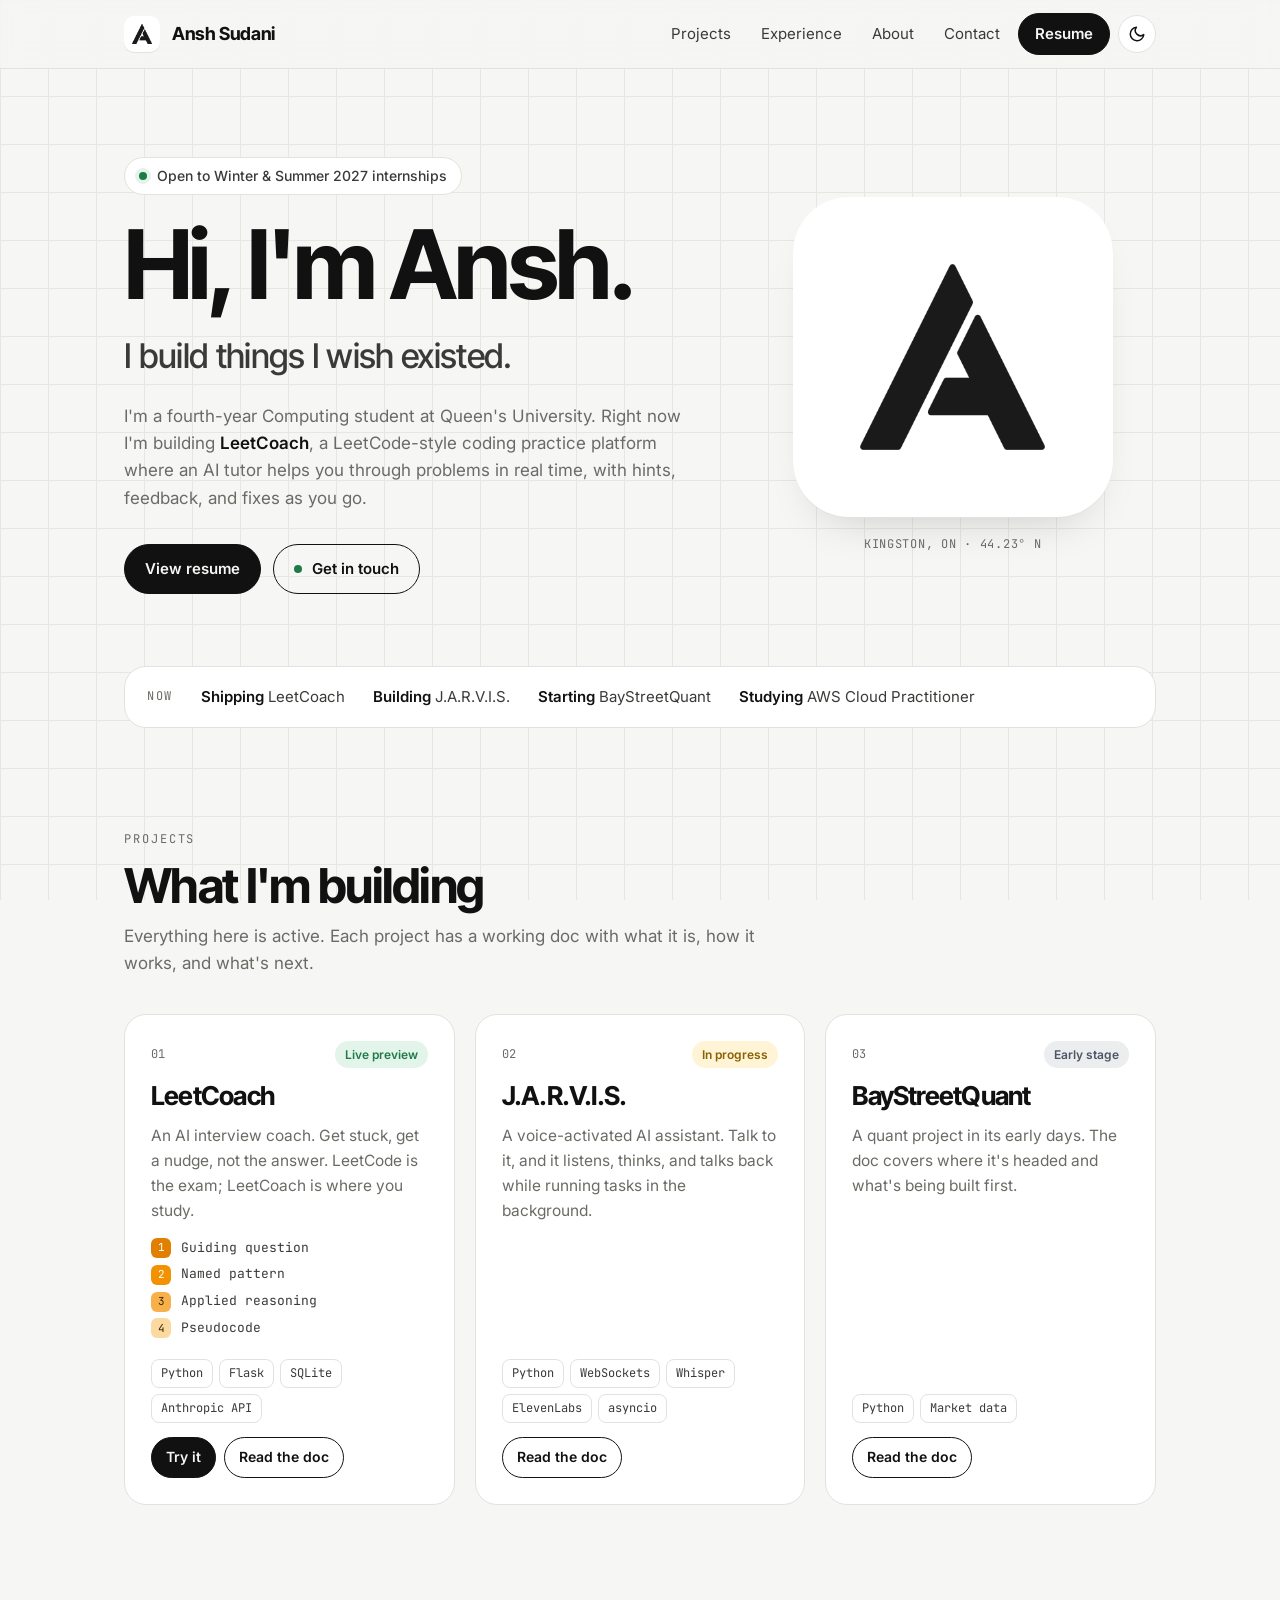
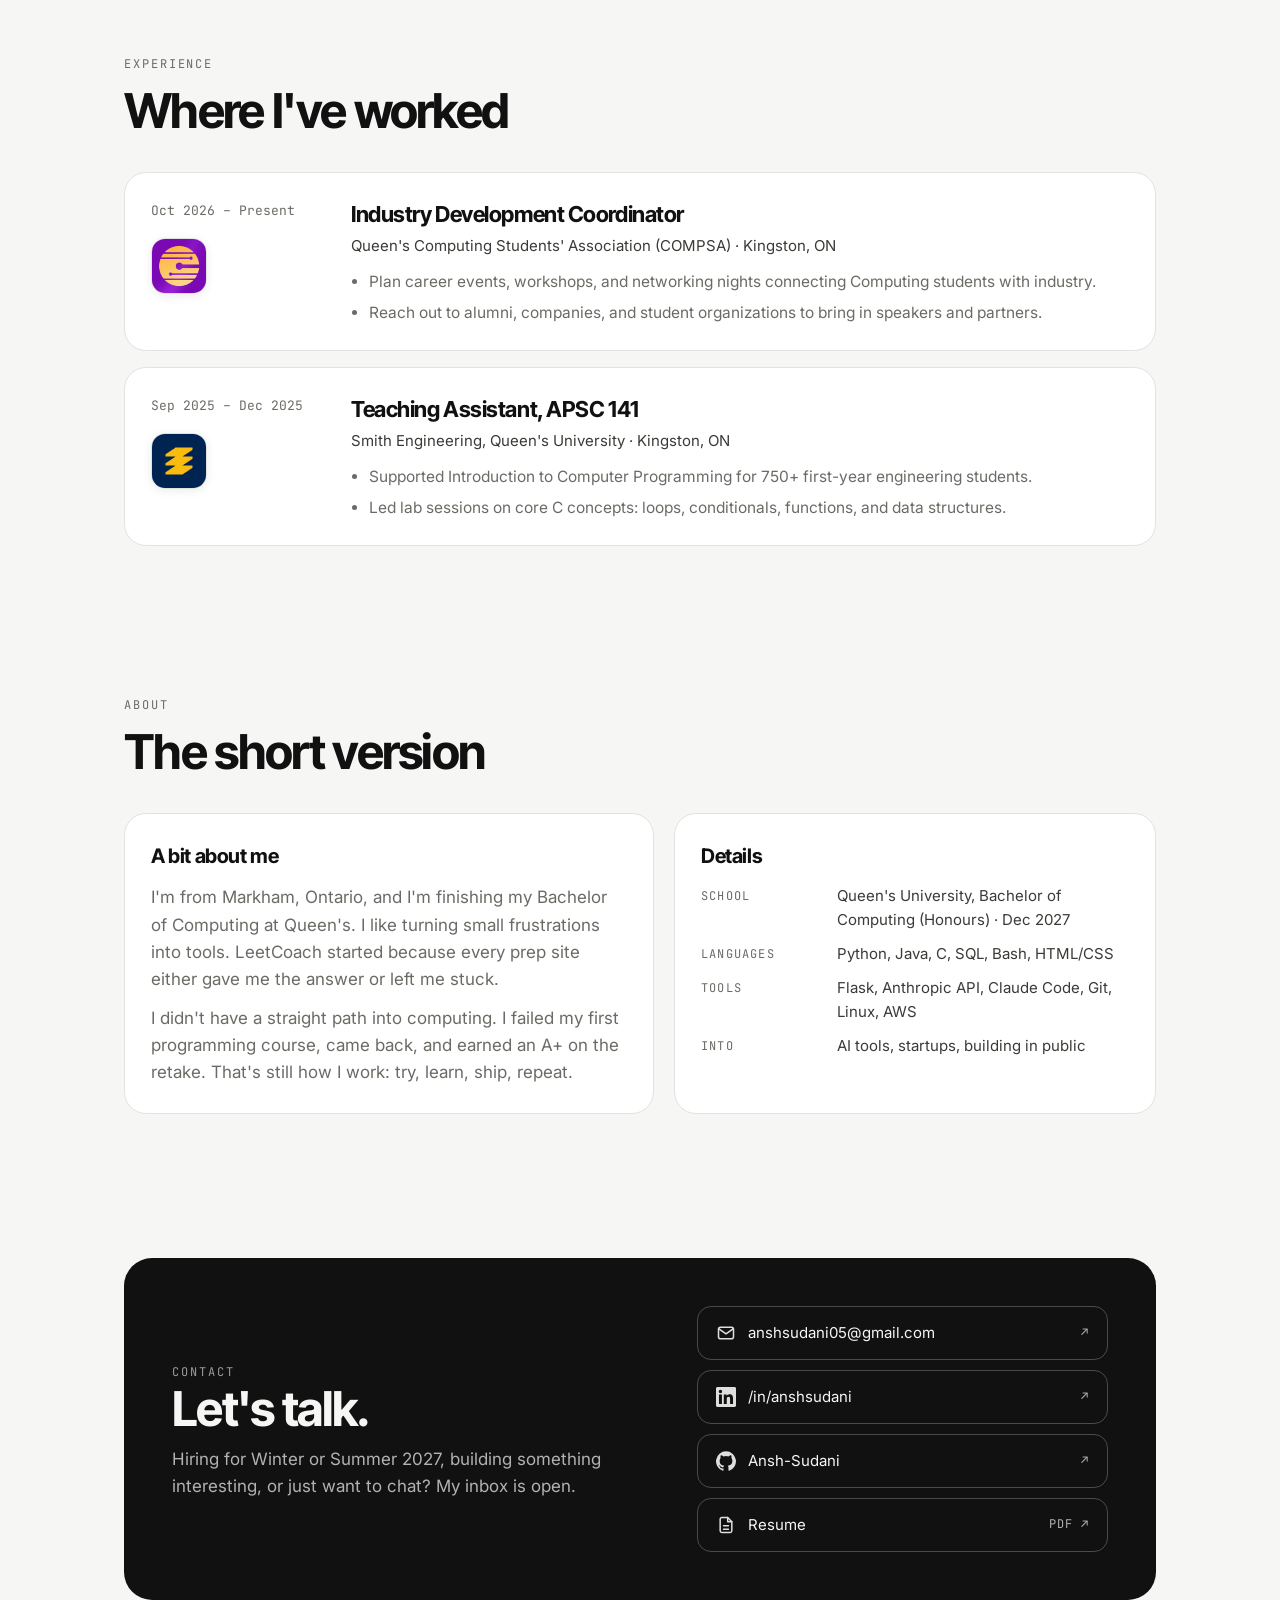
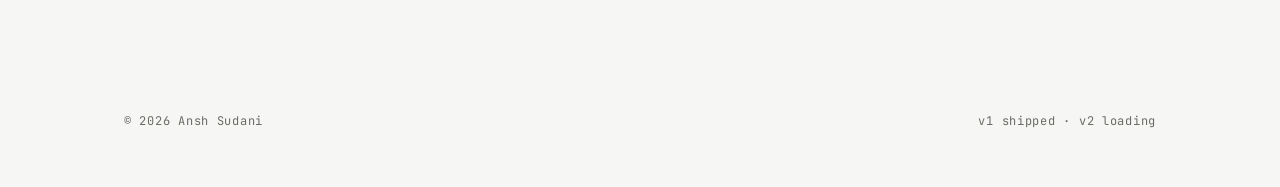
==== commit 993aff56: "Details: Queen's University, Bachelor of Computing (Honours) · Dec 2027 Co-Authored-By: Claude Opus " ====
--- a/index.html
+++ b/index.html
@@ -181,7 +181,7 @@
       <div class="panel">
         <h3>Details</h3>
         <dl class="kv">
-          <dt>School</dt><dd>Queen's University, Bachelor of Computing (Honours), Software Design · Dec 2027</dd>
+          <dt>School</dt><dd>Queen's University, Bachelor of Computing (Honours) · Dec 2027</dd>
           <dt>Languages</dt><dd>Python, Java, C, SQL, Bash, HTML/CSS</dd>
           <dt>Tools</dt><dd>Flask, Anthropic API, Claude Code, Git, Linux, AWS</dd>
           <dt>Into</dt><dd>AI tools, startups, building in public</dd>
--- a/styles.css
+++ b/styles.css
@@ -149,10 +149,10 @@
 .ladder li { display: flex; align-items: center; gap: 10px; }
 .ladder li span { width: 20px; height: 20px; border-radius: 6px; display: grid; place-items: center; font-size: 11px; border: 1px solid var(--line); color: var(--muted); flex: none; }
 .ladder li:nth-child(n) span { border-color: transparent; }
-.ladder li:nth-child(1) span { background: var(--ink); color: var(--bg); }
-.ladder li:nth-child(2) span { background: color-mix(in srgb, var(--ink) 68%, var(--surface)); color: var(--bg); }
-.ladder li:nth-child(3) span { background: color-mix(in srgb, var(--ink) 40%, var(--surface)); color: var(--ink); }
-.ladder li:nth-child(4) span { background: color-mix(in srgb, var(--ink) 16%, var(--surface)); color: var(--ink); }
+.ladder li:nth-child(1) span { background: #E07F00; color: #fff; }
+.ladder li:nth-child(2) span { background: #F39200; color: #fff; }
+.ladder li:nth-child(3) span { background: #F8B04A; color: #3a2600; }
+.ladder li:nth-child(4) span { background: #FCD9A0; color: #3a2600; }
 .tags { display: flex; flex-wrap: wrap; gap: 6px; margin-top: auto; padding-top: 6px; }
 .tags li { list-style: none; font-family: var(--mono); font-size: 12px; padding: 4px 9px; border: 1px solid var(--line); border-radius: 8px; color: var(--ink-2); }
 .card .actions { display: flex; flex-wrap: wrap; gap: 8px; }
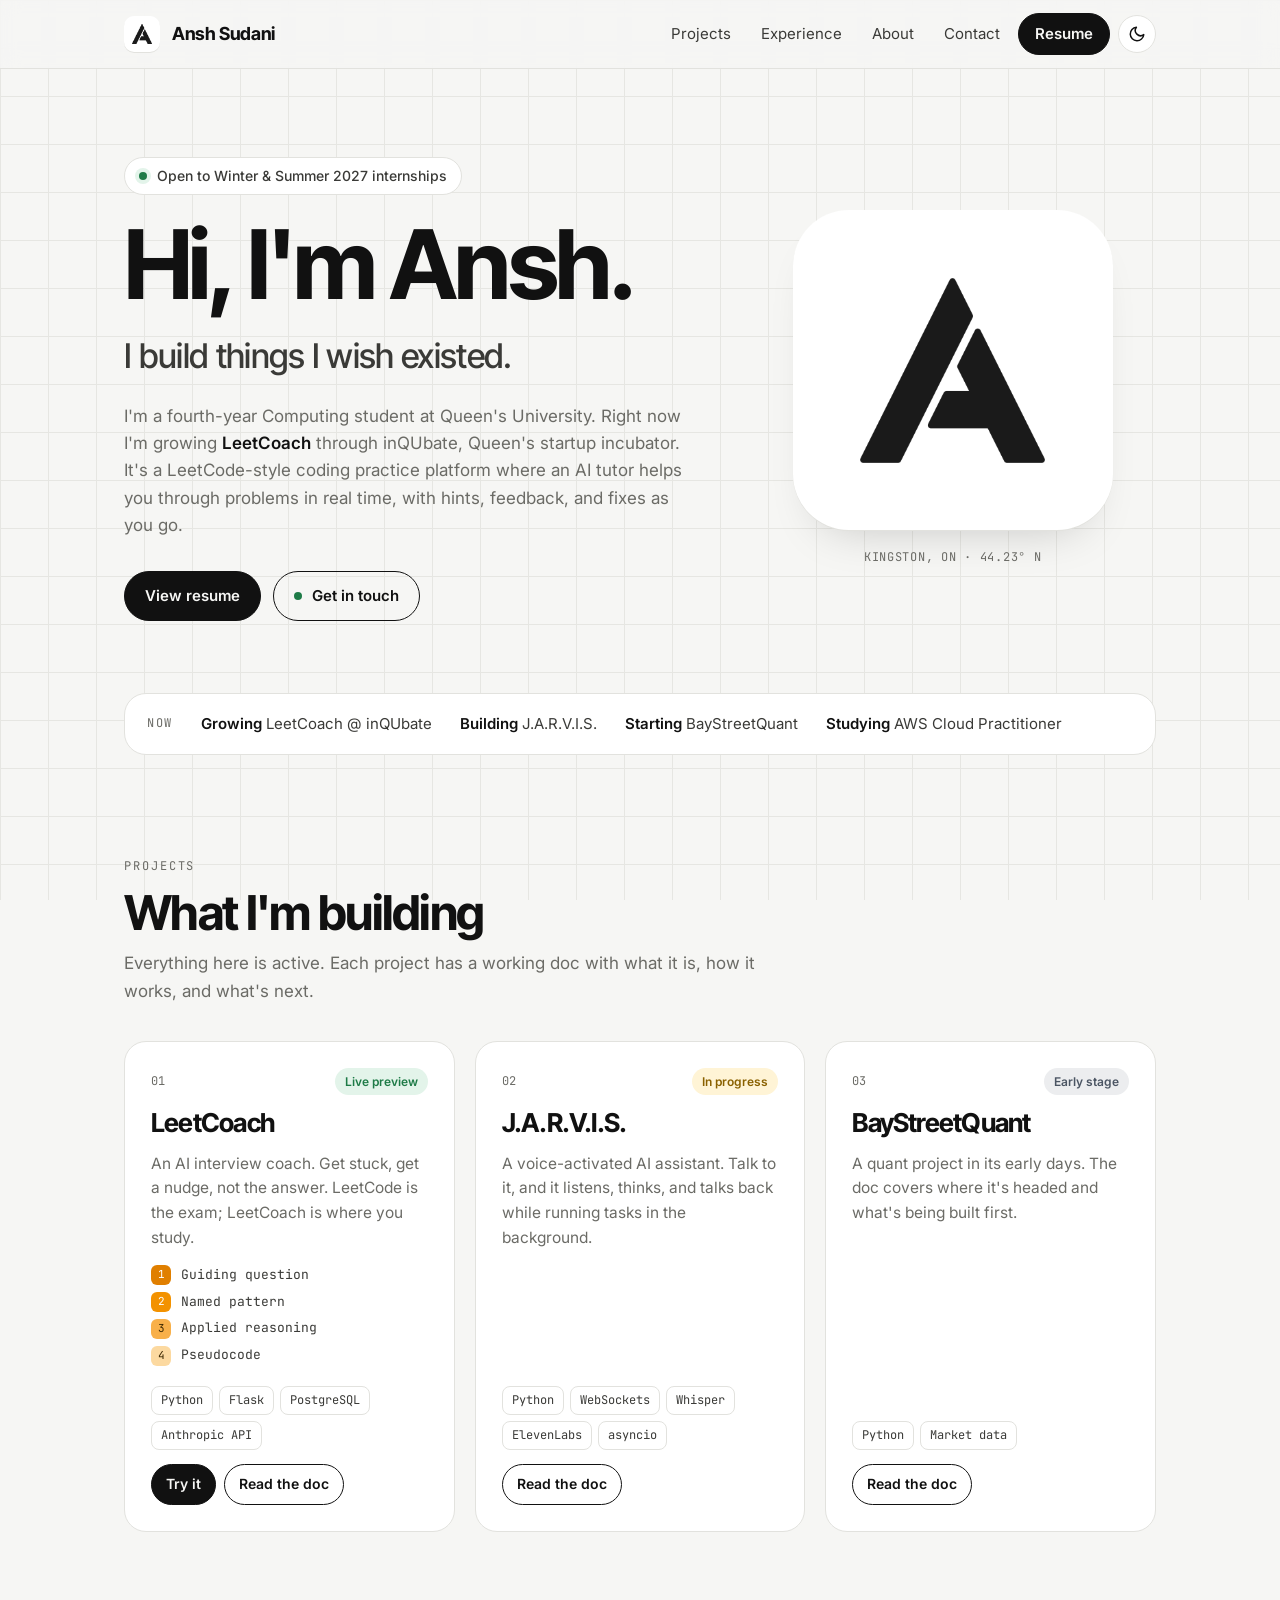
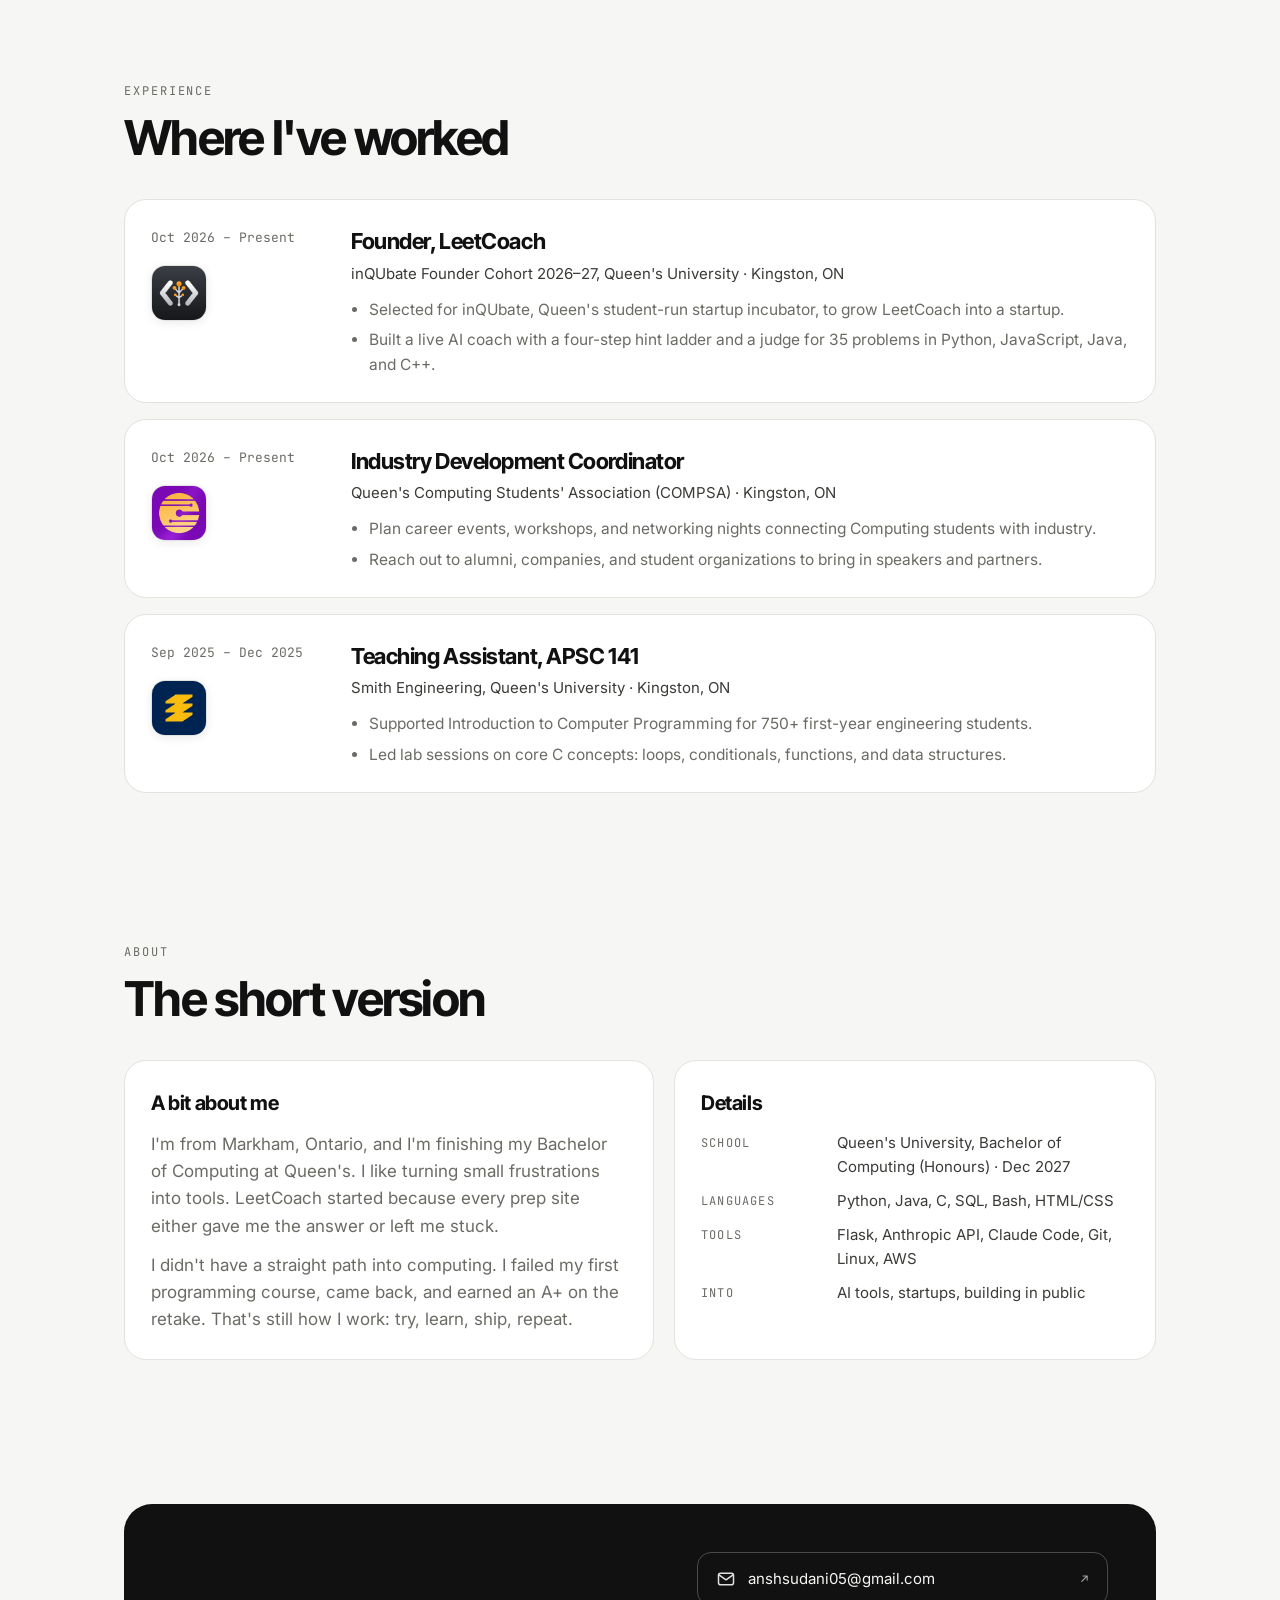
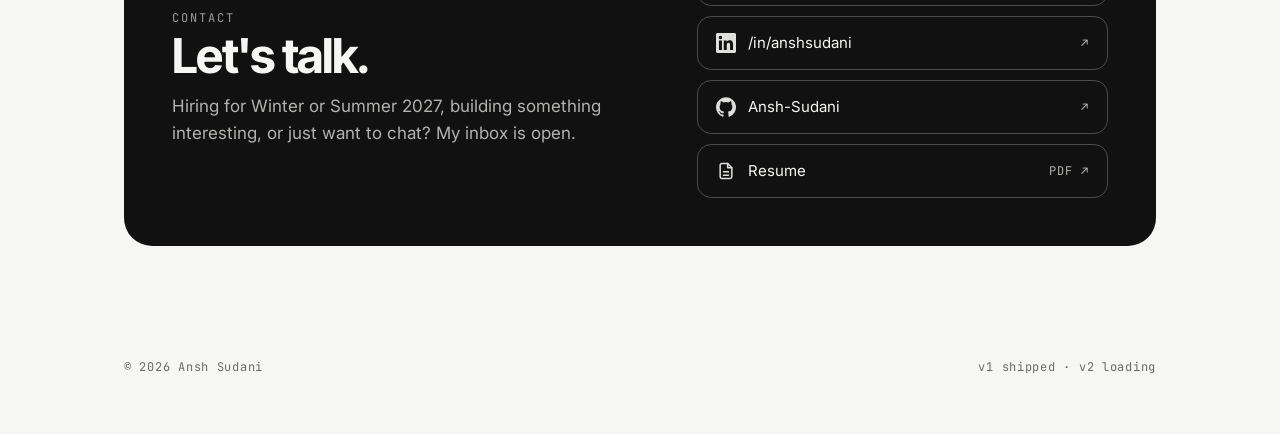
==== commit fbfa15ab: "Add inQUbate founder role; move LeetCoach to Experience on resume Co-Authored-By: Claude Opus 5.5 <n" ====
--- a/index.html
+++ b/index.html
@@ -53,7 +53,7 @@
       <span class="status"><span class="dot"></span>Open to Winter & Summer 2027 internships</span>
       <h1>Hi, I'm Ansh.</h1>
       <p class="line">I build things I wish existed.</p>
-      <p class="intro">I'm a fourth-year Computing student at Queen's University. Right now I'm building <strong>LeetCoach</strong>, a LeetCode-style coding practice platform where an AI tutor helps you through problems in real time, with hints, feedback, and fixes as you go.</p>
+      <p class="intro">I'm a fourth-year Computing student at Queen's University. Right now I'm growing <strong>LeetCoach</strong> through inQUbate, Queen's startup incubator. It's a LeetCode-style coding practice platform where an AI tutor helps you through problems in real time, with hints, feedback, and fixes as you go.</p>
       <div class="cta">
         <a class="btn btn-solid" href="Ansh_Sudani_Resume.pdf" target="_blank" rel="noopener">View resume</a>
         <a class="btn btn-ghost" href="#contact"><span class="dot"></span>Get in touch</a>
@@ -70,7 +70,7 @@
   <div class="wrap">
     <div class="now-card">
       <span class="label">Now</span>
-      <span class="item"><b>Shipping</b> LeetCoach</span>
+      <span class="item"><b>Growing</b> LeetCoach @ inQUbate</span>
       <span class="item"><b>Building</b> J.A.R.V.I.S.</span>
       <span class="item"><b>Starting</b> BayStreetQuant</span>
       <span class="item"><b>Studying</b> AWS Cloud Practitioner</span>
@@ -97,7 +97,7 @@
           <li><span>3</span>Applied reasoning</li>
           <li><span>4</span>Pseudocode</li>
         </ol>
-        <ul class="tags"><li>Python</li><li>Flask</li><li>SQLite</li><li>Anthropic API</li></ul>
+        <ul class="tags"><li>Python</li><li>Flask</li><li>PostgreSQL</li><li>Anthropic API</li></ul>
         <div class="actions">
           <a class="btn btn-solid btn-sm" href="https://leetcoachapp.vercel.app/" target="_blank" rel="noopener">Try it</a>
           <a class="btn btn-ghost btn-sm" href="leetcoach.html">Read the doc</a>
@@ -134,6 +134,20 @@
       <h2>Where I've worked</h2>
     </div>
     <div class="timeline">
+      <article class="role">
+        <div class="role-side">
+          <span class="when">Oct 2026 – Present</span>
+          <img class="org-logo" src="leetcoach-logo.png" alt="LeetCoach logo" width="56" height="56" loading="lazy" />
+        </div>
+        <div>
+          <h3>Founder, LeetCoach</h3>
+          <p class="org">inQUbate Founder Cohort 2026–27, Queen's University · Kingston, ON</p>
+          <ul>
+            <li>Selected for inQUbate, Queen's student-run startup incubator, to grow LeetCoach into a startup.</li>
+            <li>Built a live AI coach with a four-step hint ladder and a judge for 35 problems in Python, JavaScript, Java, and C++.</li>
+          </ul>
+        </div>
+      </article>
       <article class="role">
         <div class="role-side">
           <span class="when">Oct 2026 – Present</span>
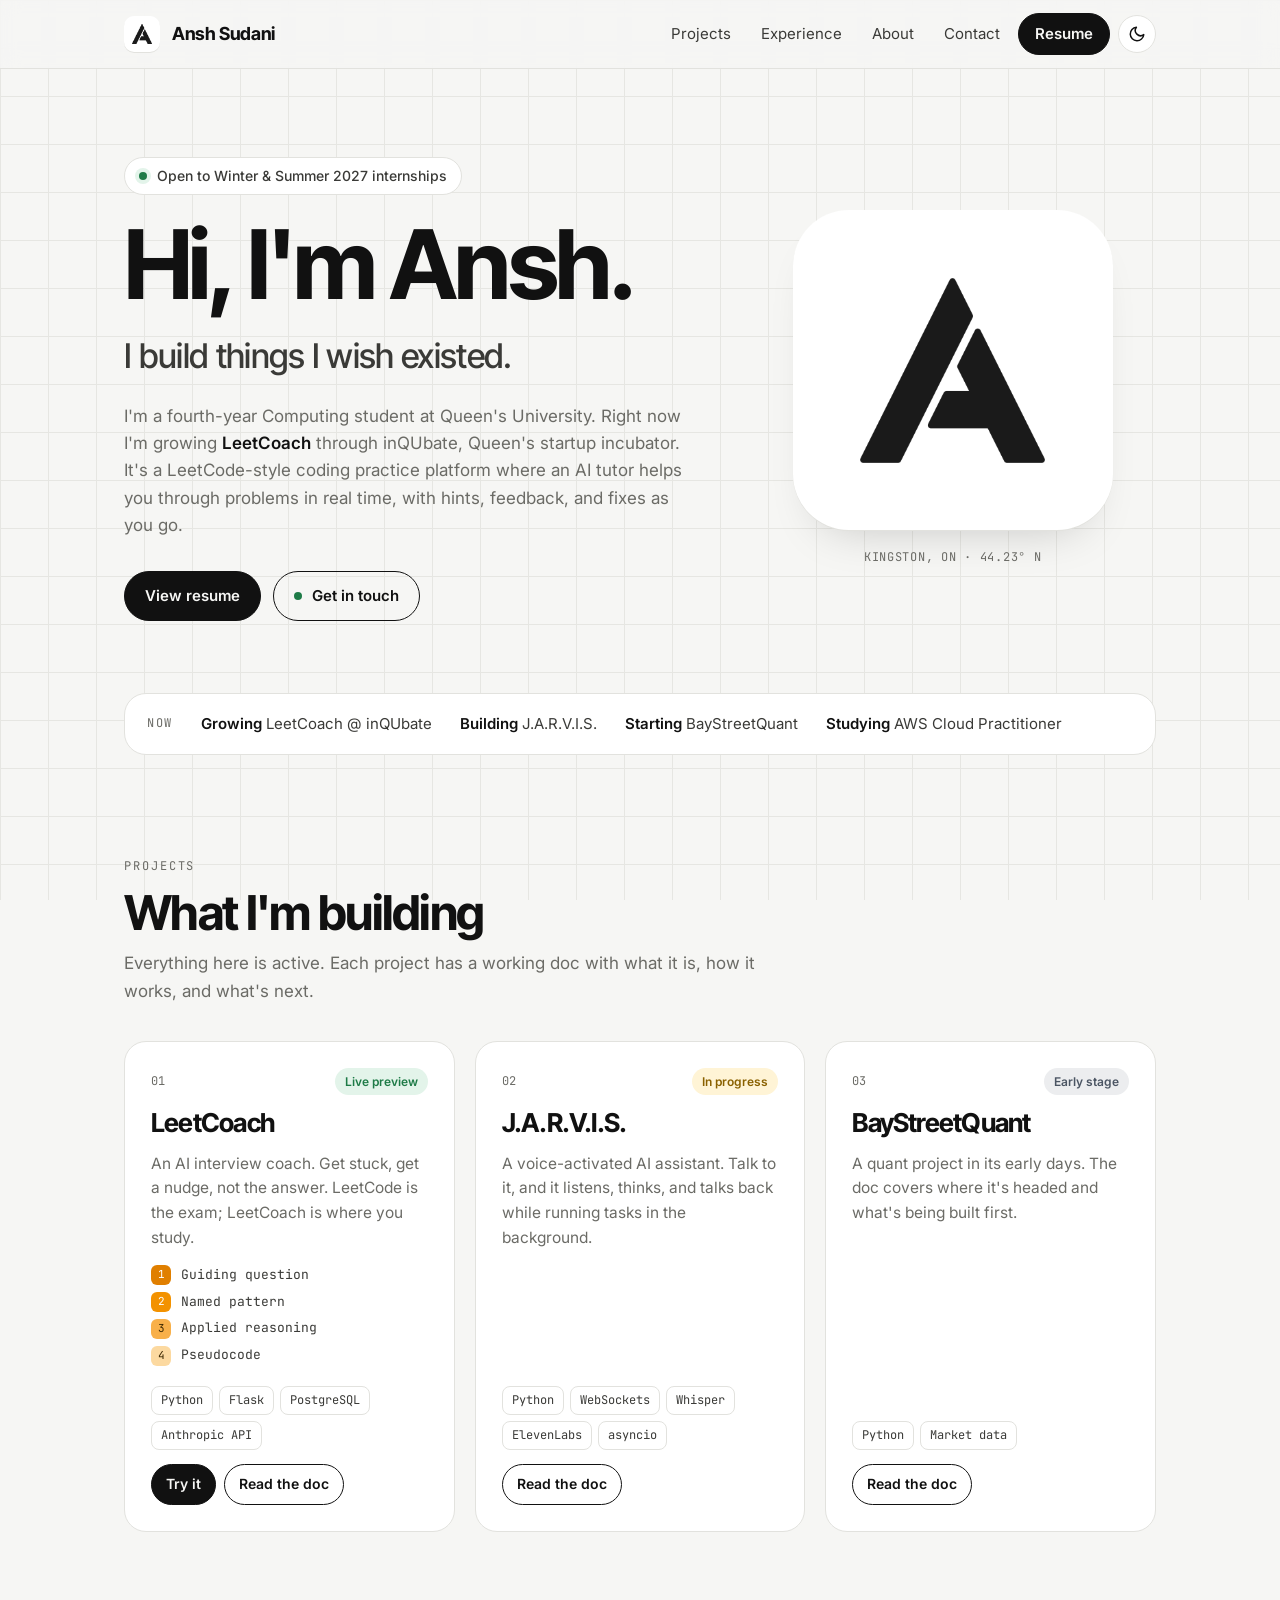
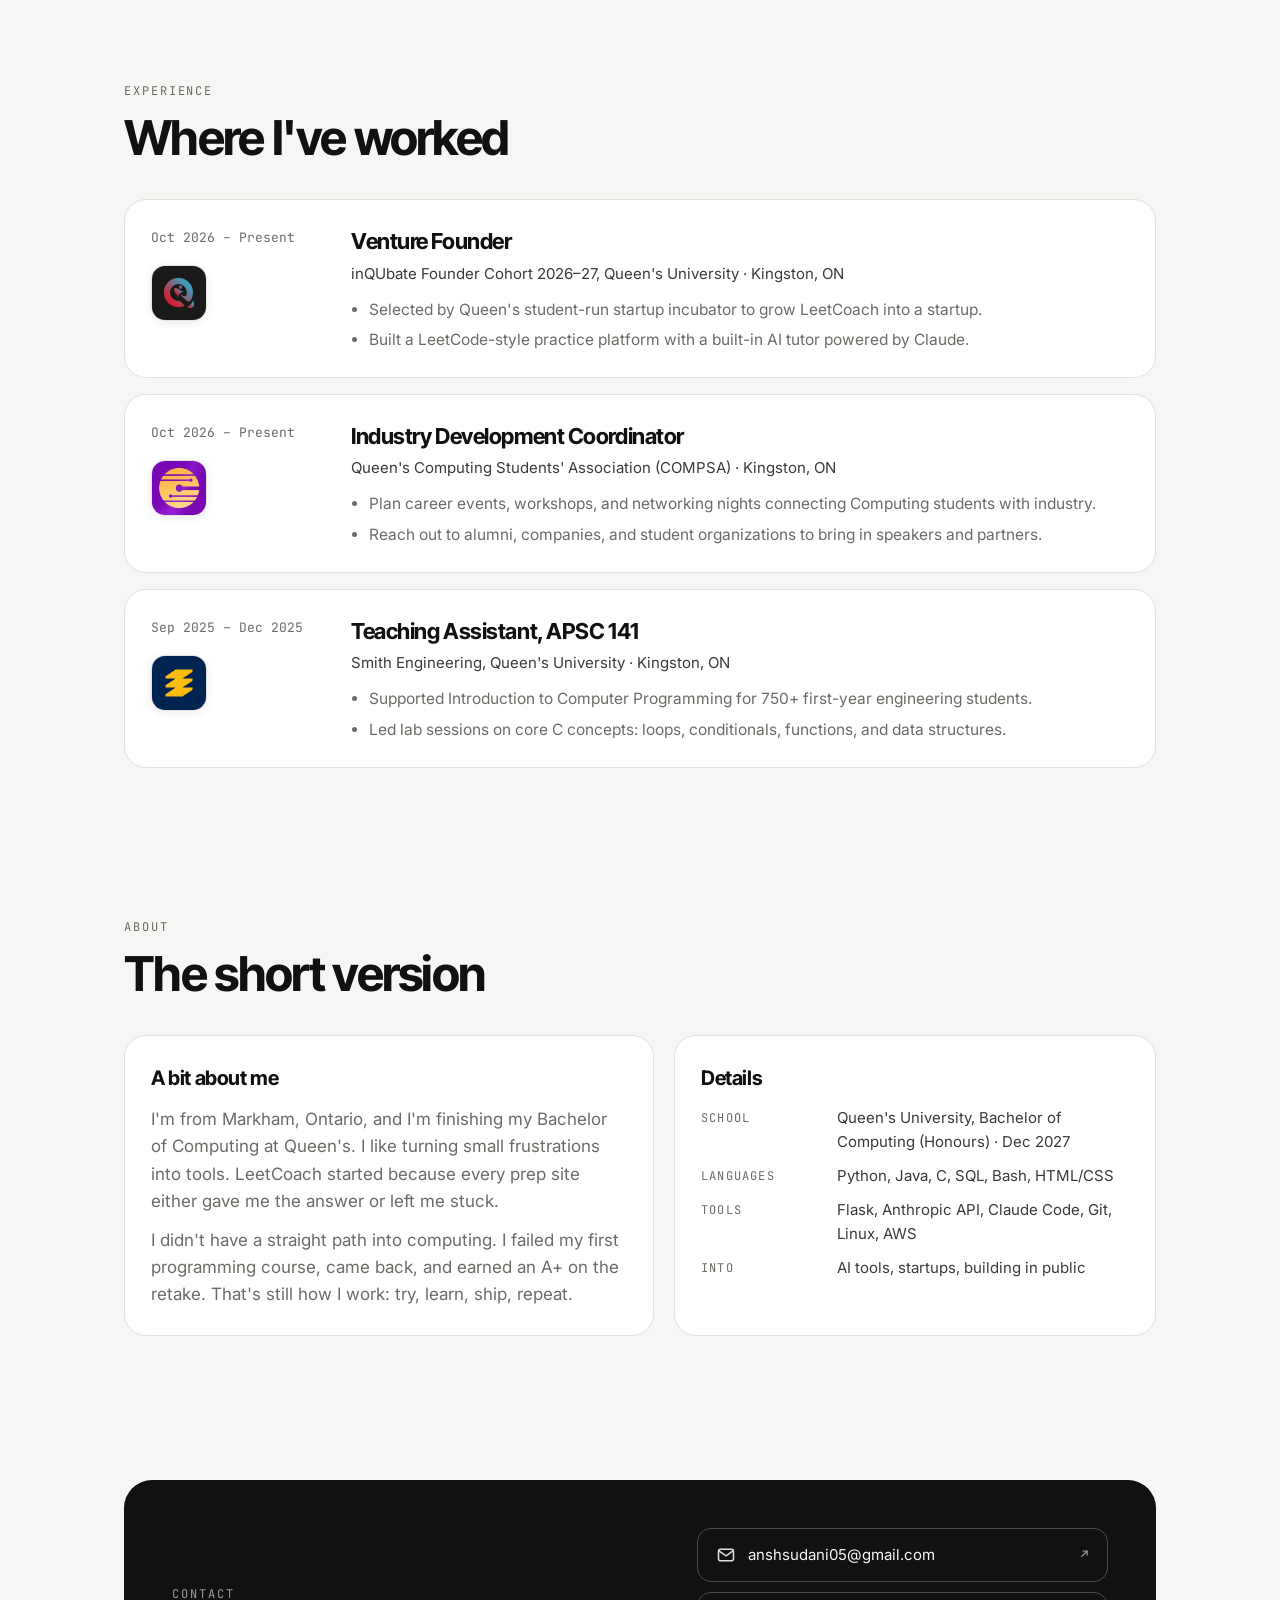
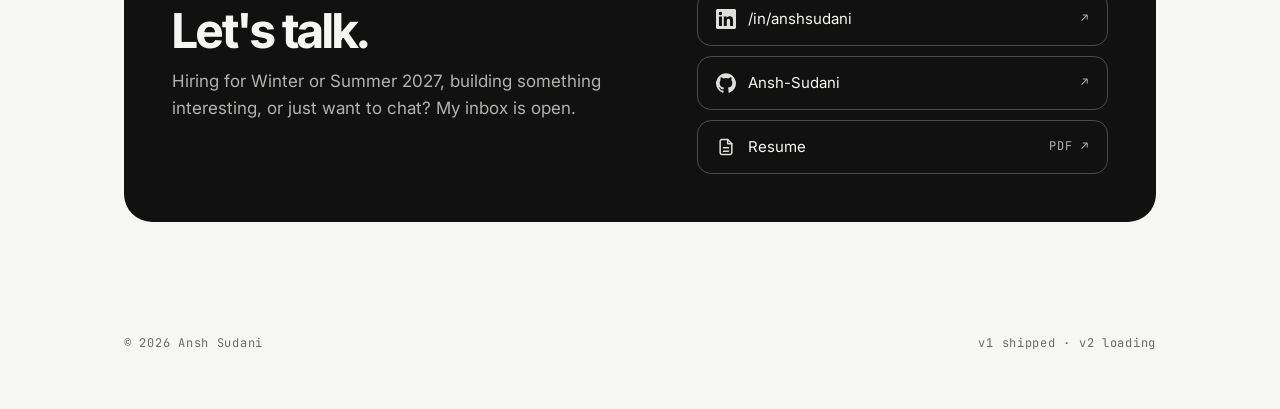
==== commit 7d8983b3: "Experience: Venture Founder at inQUbate with inQUbate logo Co-Authored-By: Claude Opus 5.5 <noreply@" ====
--- a/index.html
+++ b/index.html
@@ -137,14 +137,14 @@
       <article class="role">
         <div class="role-side">
           <span class="when">Oct 2026 – Present</span>
-          <img class="org-logo" src="leetcoach-logo.png" alt="LeetCoach logo" width="56" height="56" loading="lazy" />
+          <img class="org-logo" src="inqubate-logo.png" alt="inQUbate logo" width="56" height="56" loading="lazy" />
         </div>
         <div>
-          <h3>Founder, LeetCoach</h3>
+          <h3>Venture Founder</h3>
           <p class="org">inQUbate Founder Cohort 2026–27, Queen's University · Kingston, ON</p>
           <ul>
-            <li>Selected for inQUbate, Queen's student-run startup incubator, to grow LeetCoach into a startup.</li>
-            <li>Built a live AI coach with a four-step hint ladder and a judge for 35 problems in Python, JavaScript, Java, and C++.</li>
+            <li>Selected by Queen's student-run startup incubator to grow LeetCoach into a startup.</li>
+            <li>Built a LeetCode-style practice platform with a built-in AI tutor powered by Claude.</li>
           </ul>
         </div>
       </article>
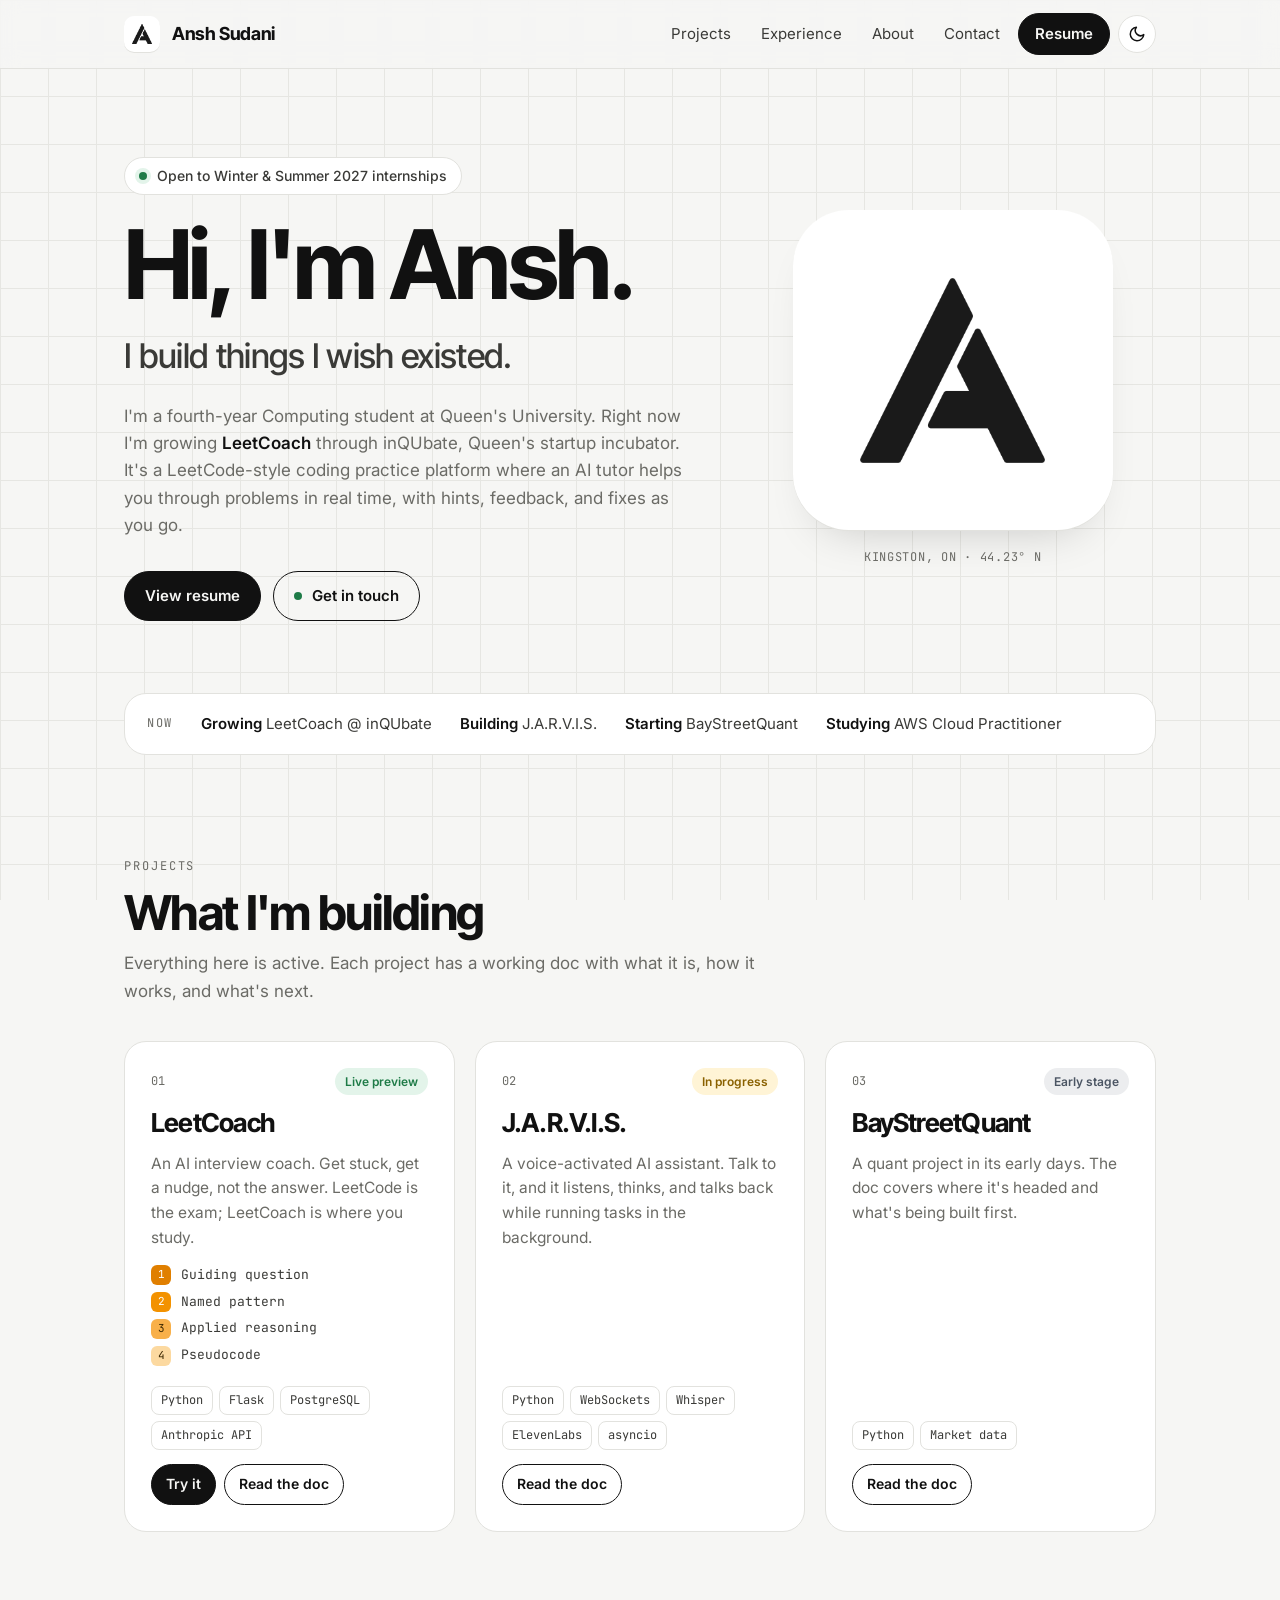
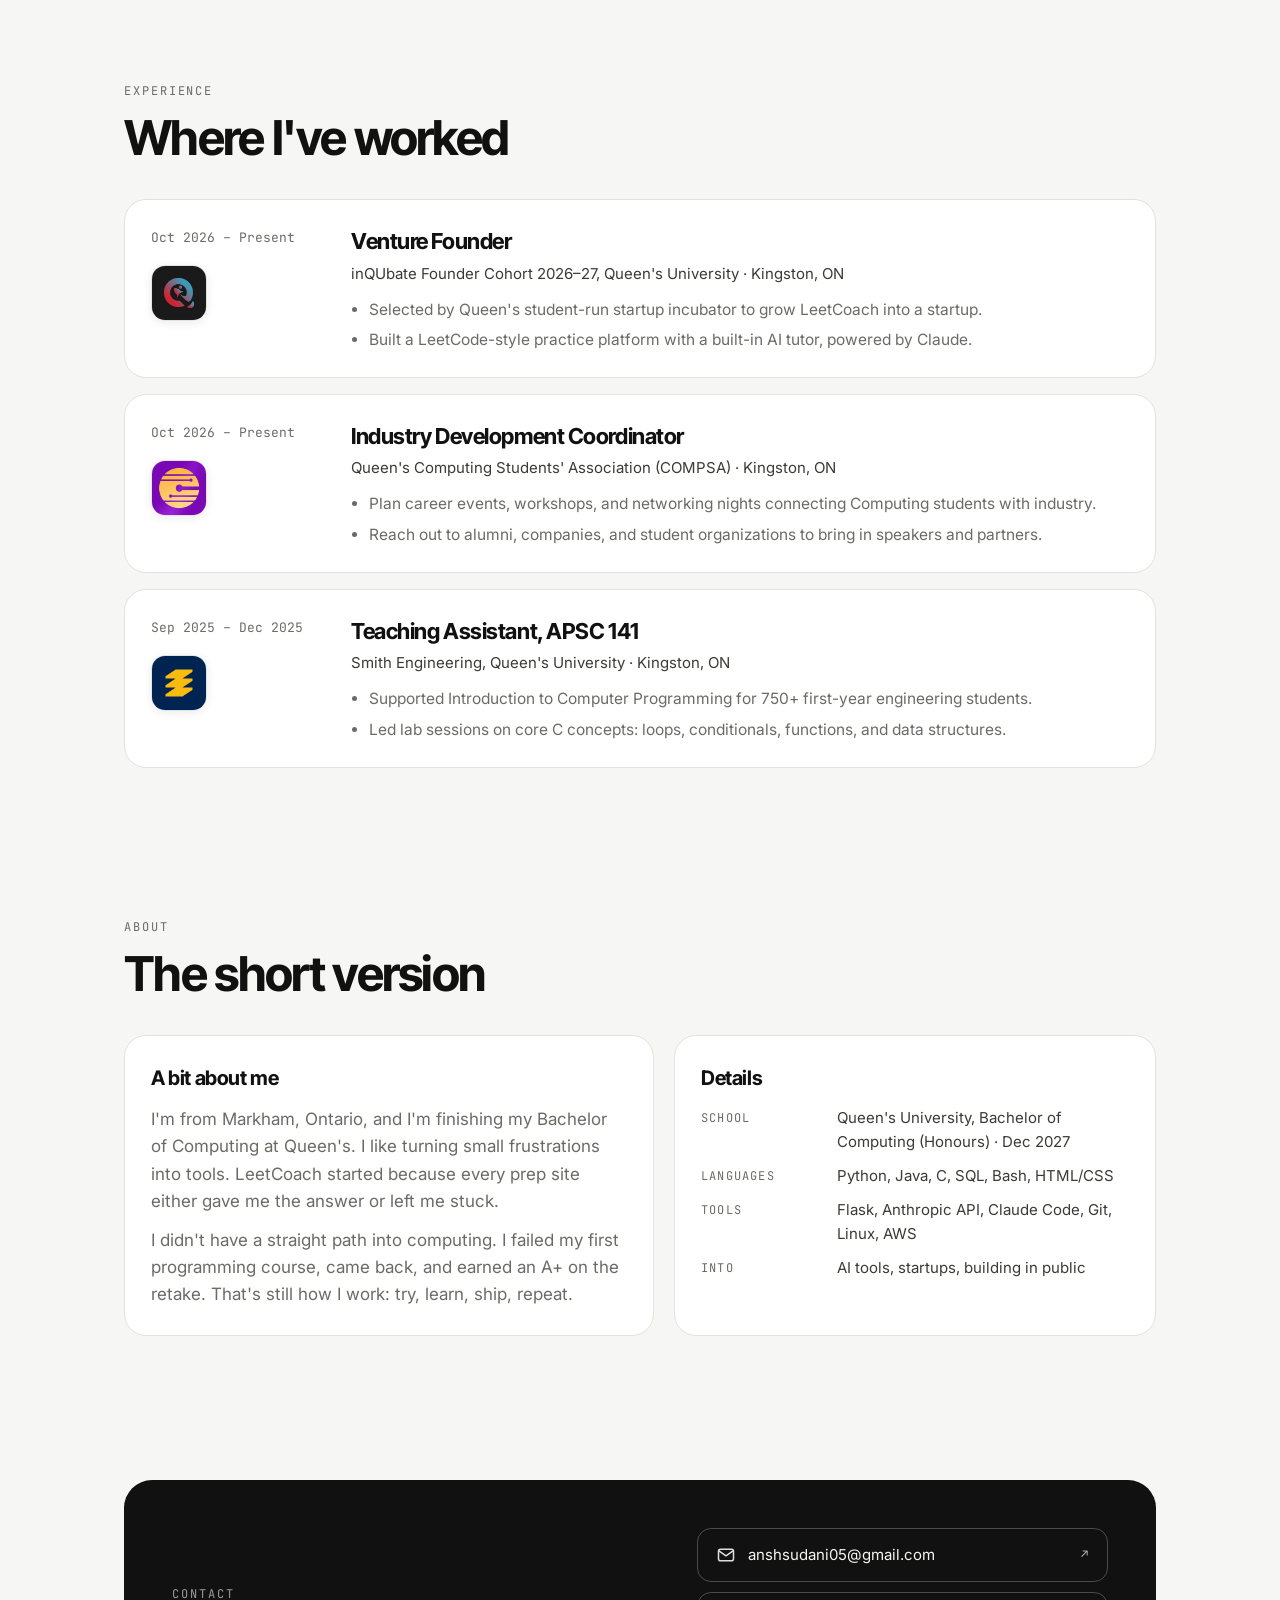
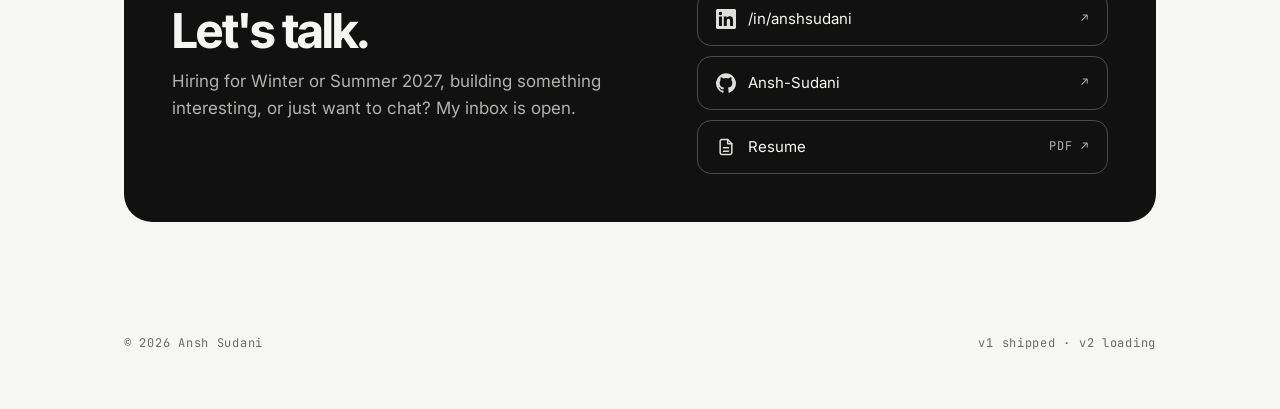
==== commit 9dc0a0c6: "Add comma before 'powered by Claude' Co-Authored-By: Claude Opus 5.5 <noreply@anthropic.com> Claude-" ====
--- a/index.html
+++ b/index.html
@@ -144,7 +144,7 @@
           <p class="org">inQUbate Founder Cohort 2026–27, Queen's University · Kingston, ON</p>
           <ul>
             <li>Selected by Queen's student-run startup incubator to grow LeetCoach into a startup.</li>
-            <li>Built a LeetCode-style practice platform with a built-in AI tutor powered by Claude.</li>
+            <li>Built a LeetCode-style practice platform with a built-in AI tutor, powered by Claude.</li>
           </ul>
         </div>
       </article>
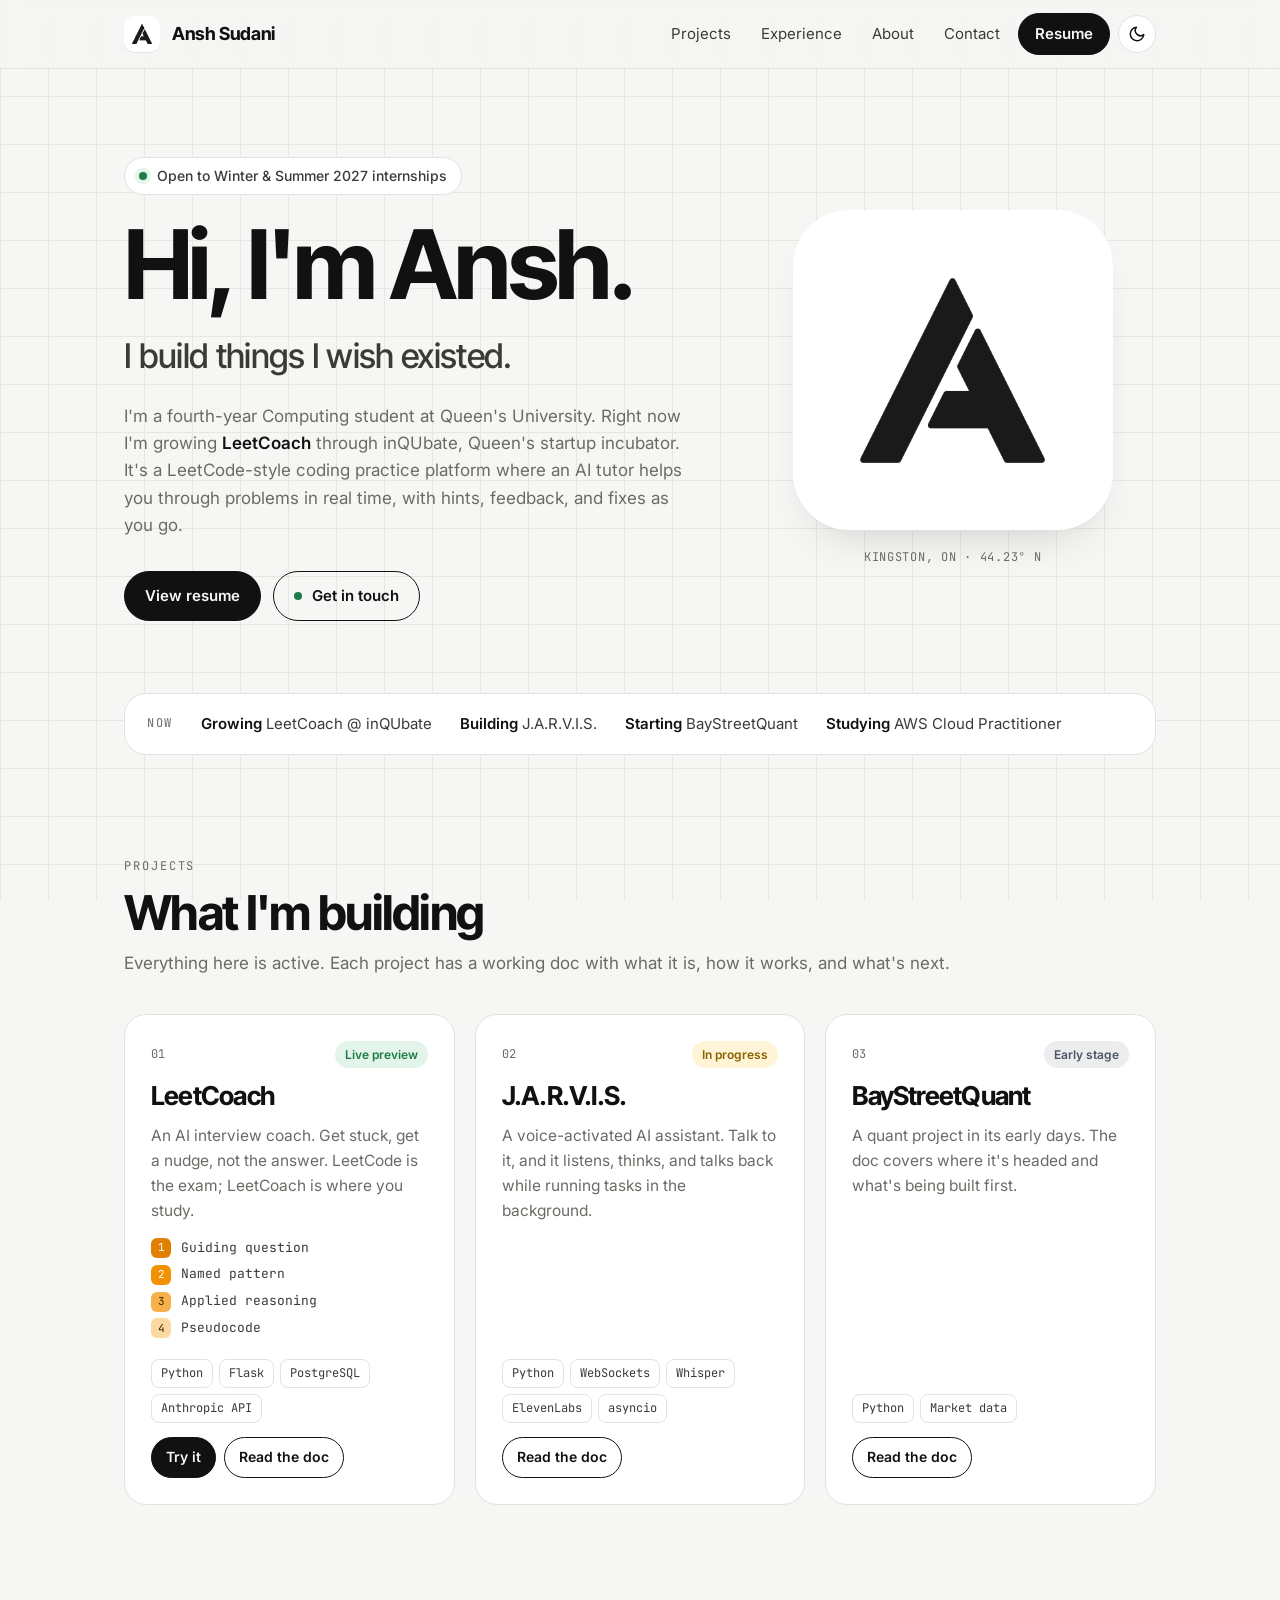
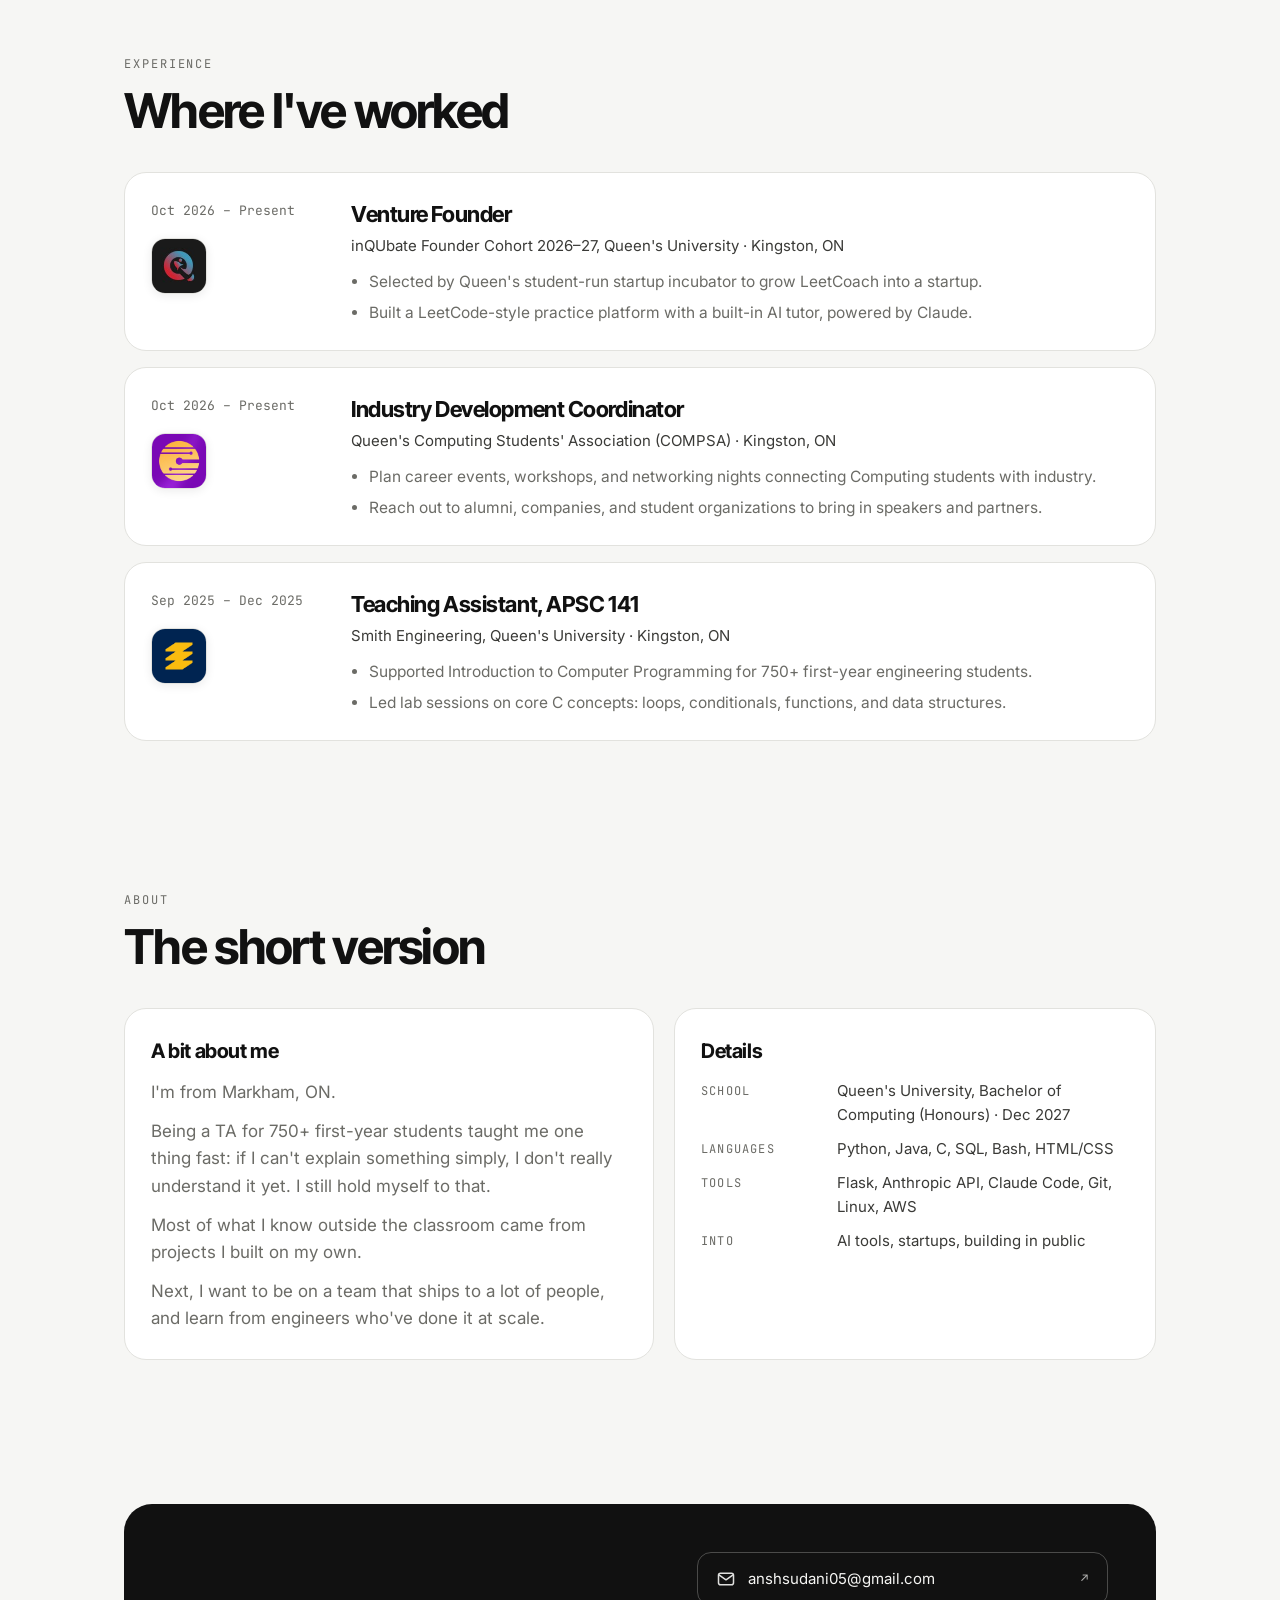
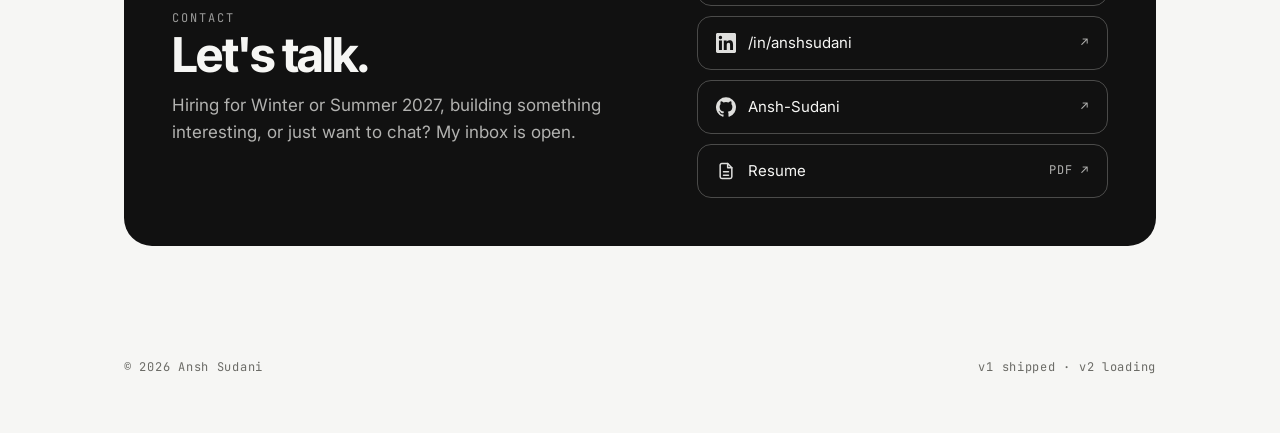
==== commit 8b1ab98f: "Rewrite About panel copy Co-Authored-By: Claude Opus 5.5 <noreply@anthropic.com> Claude-Session: htt" ====
--- a/index.html
+++ b/index.html
@@ -189,8 +189,10 @@
     <div class="split">
       <div class="panel">
         <h3>A bit about me</h3>
-        <p>I'm from Markham, Ontario, and I'm finishing my Bachelor of Computing at Queen's. I like turning small frustrations into tools. LeetCoach started because every prep site either gave me the answer or left me stuck.</p>
-        <p>I didn't have a straight path into computing. I failed my first programming course, came back, and earned an A+ on the retake. That's still how I work: try, learn, ship, repeat.</p>
+        <p>I'm from Markham, ON.</p>
+        <p>Being a TA for 750+ first-year students taught me one thing fast: if I can't explain something simply, I don't really understand it yet. I still hold myself to that.</p>
+        <p>Most of what I know outside the classroom came from projects I built on my own.</p>
+        <p>Next, I want to be on a team that ships to a lot of people, and learn from engineers who've done it at scale.</p>
       </div>
       <div class="panel">
         <h3>Details</h3>
--- a/styles.css
+++ b/styles.css
@@ -116,7 +116,7 @@
 section { padding-block: 72px; }
 .eyebrow { font-family: var(--mono); font-size: 12px; letter-spacing: .16em; text-transform: uppercase; color: var(--muted); }
 h2 { font-family: var(--display); font-size: clamp(34px, 4.5vw, 48px); letter-spacing: -.035em; line-height: 1.05; margin-top: 10px; text-wrap: balance; }
-.lede { color: var(--muted); max-width: 60ch; margin-top: 12px; }
+.lede { color: var(--muted); max-width: none; margin-top: 12px; text-wrap: pretty; }
 .head { margin-bottom: 36px; }
 
 /* ---------- now strip ---------- */
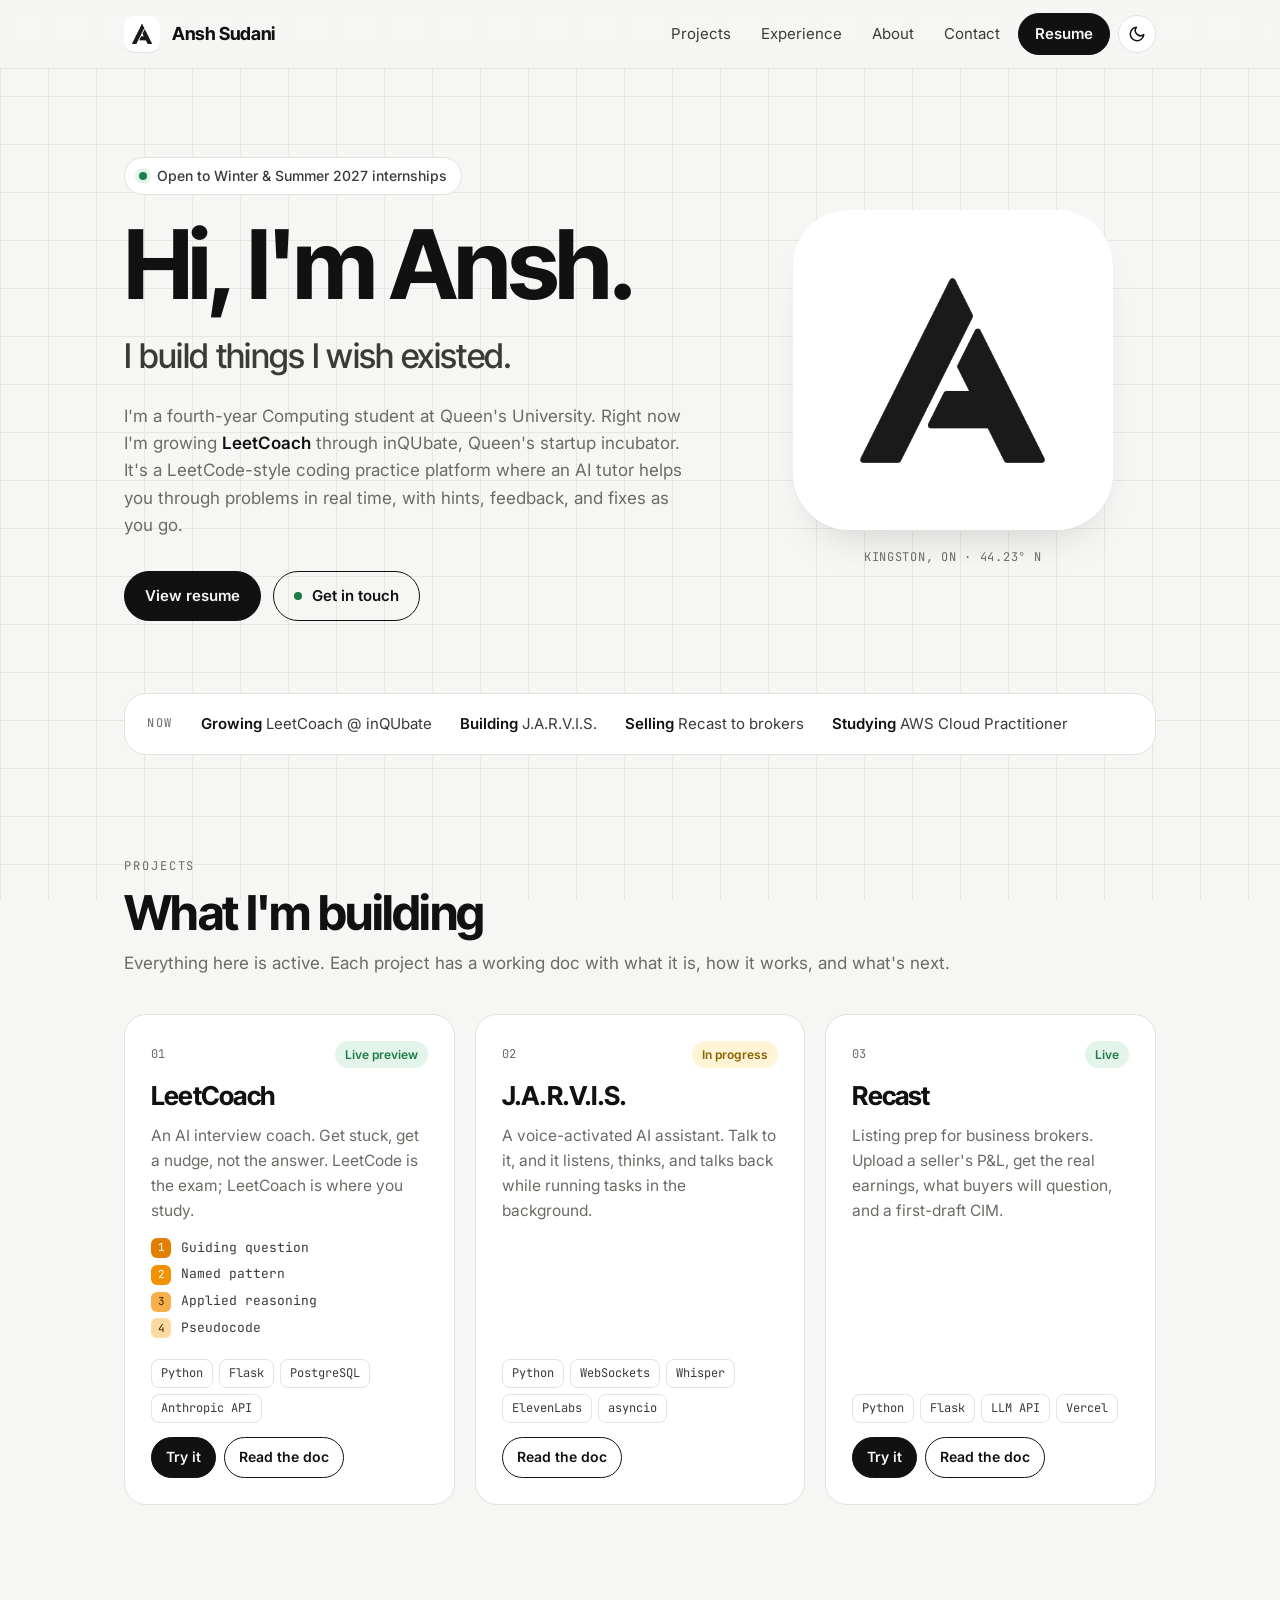
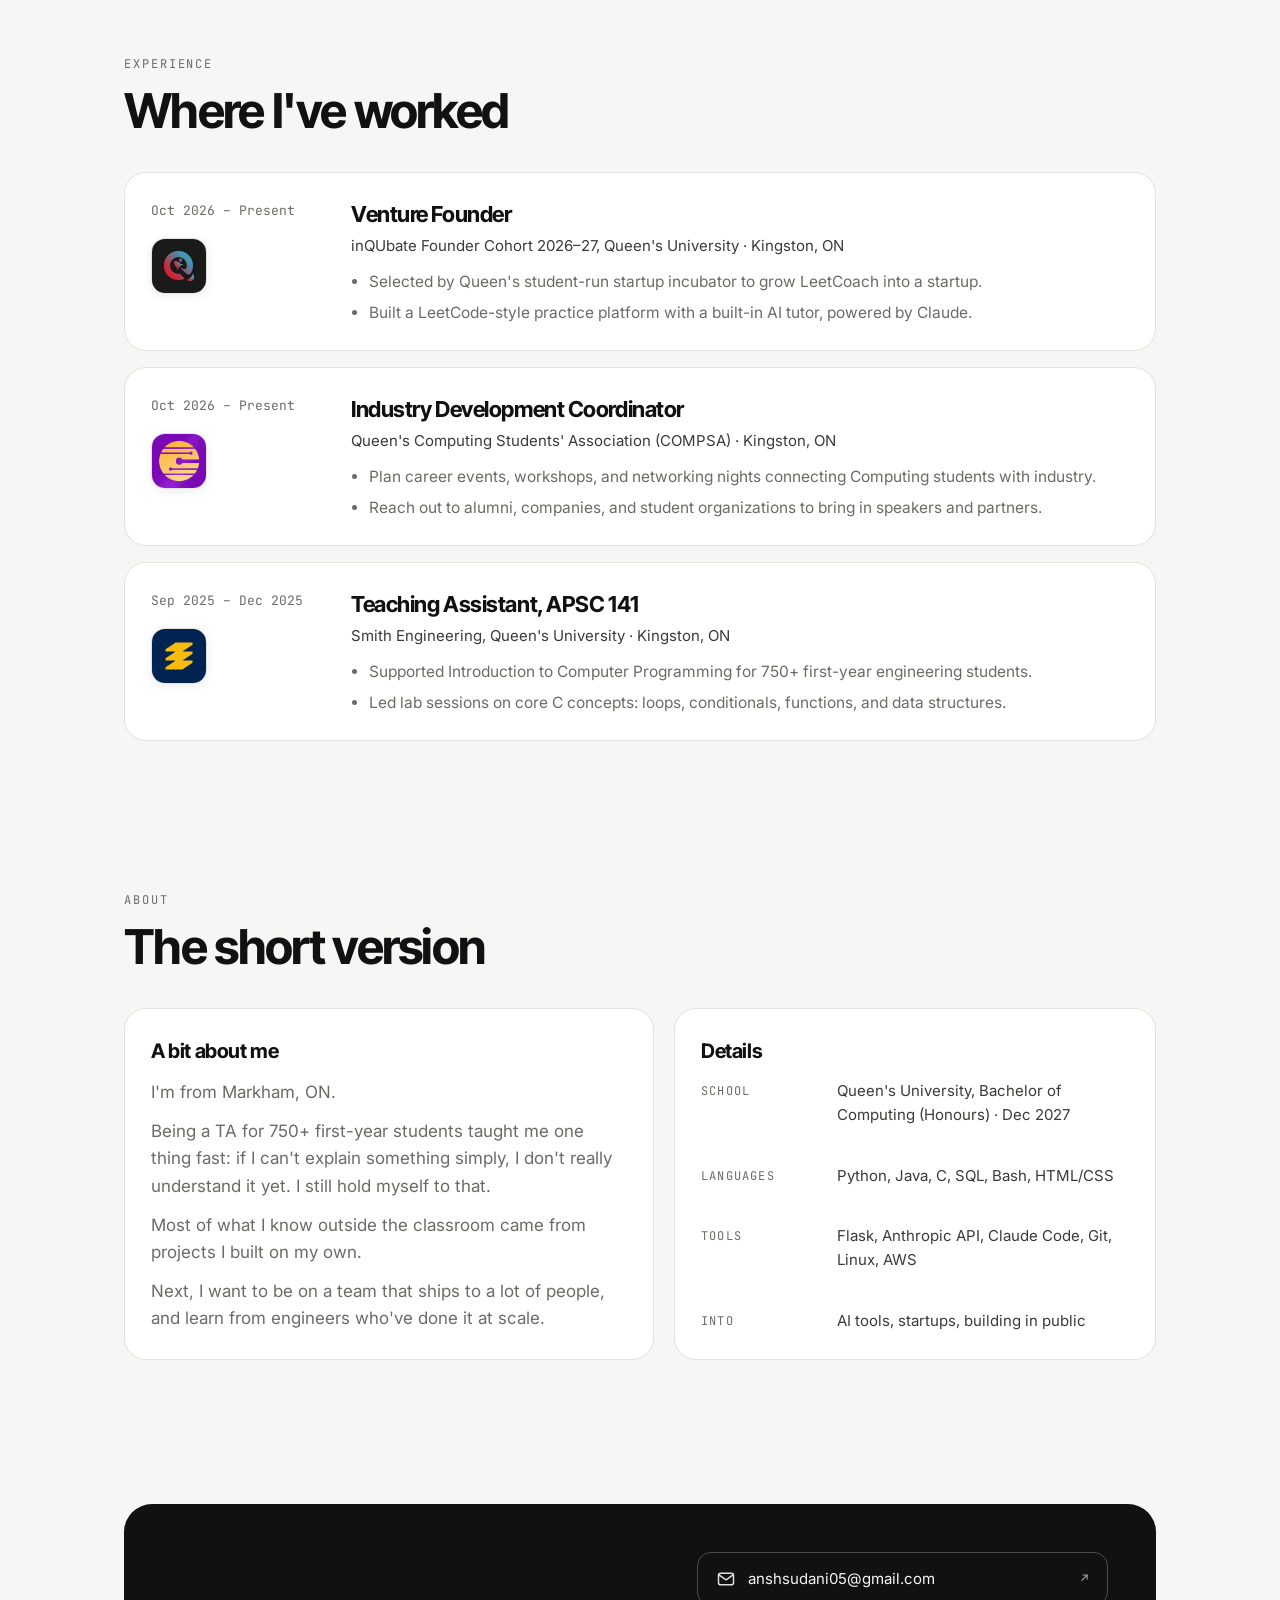
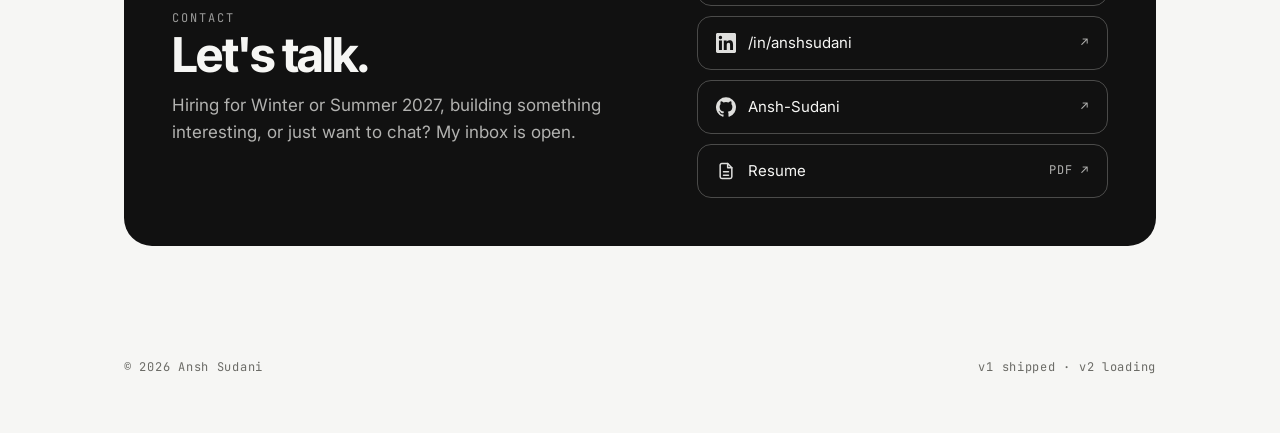
==== commit df986776: "Replace BayStreetQuant with Recast; swap J.A.R.V.I.S. for Recast on resume Co-Authored-By: Claude Op" ====
--- a/index.html
+++ b/index.html
@@ -72,7 +72,7 @@
       <span class="label">Now</span>
       <span class="item"><b>Growing</b> LeetCoach @ inQUbate</span>
       <span class="item"><b>Building</b> J.A.R.V.I.S.</span>
-      <span class="item"><b>Starting</b> BayStreetQuant</span>
+      <span class="item"><b>Selling</b> Recast to brokers</span>
       <span class="item"><b>Studying</b> AWS Cloud Practitioner</span>
     </div>
   </div>
@@ -115,12 +115,13 @@
       </article>
 
       <article class="card">
-        <div class="top"><span class="idx">03</span><span class="chip early">Early stage</span></div>
-        <h3>BayStreetQuant</h3>
-        <p>A quant project in its early days. The doc covers where it's headed and what's being built first.</p>
-        <ul class="tags"><li>Python</li><li>Market data</li></ul>
+        <div class="top"><span class="idx">03</span><span class="chip live">Live</span></div>
+        <h3>Recast</h3>
+        <p>Listing prep for business brokers. Upload a seller's P&amp;L, get the real earnings, what buyers will question, and a first-draft CIM.</p>
+        <ul class="tags"><li>Python</li><li>Flask</li><li>LLM API</li><li>Vercel</li></ul>
         <div class="actions">
-          <a class="btn btn-ghost btn-sm" href="baystreetquant.html">Read the doc</a>
+          <a class="btn btn-solid btn-sm" href="https://recastdelta.vercel.app/" target="_blank" rel="noopener">Try it</a>
+          <a class="btn btn-ghost btn-sm" href="recast.html">Read the doc</a>
         </div>
       </article>
     </div>
--- a/styles.css
+++ b/styles.css
@@ -177,11 +177,11 @@
 
 /* ---------- about / skills ---------- */
 .split { display: grid; grid-template-columns: 1.1fr 1fr; gap: 20px; }
-.panel { background: var(--surface); border: 1px solid var(--line); border-radius: var(--radius); padding: 26px; min-width: 0; }
+.panel { background: var(--surface); border: 1px solid var(--line); border-radius: var(--radius); padding: 26px; min-width: 0; display: flex; flex-direction: column; }
 .panel h3 { font-family: var(--display); font-size: 20px; letter-spacing: -.02em; margin-bottom: 12px; }
 .panel p { color: var(--muted); }
 .panel p + p { margin-top: 12px; }
-.kv { display: grid; grid-template-columns: 120px 1fr; gap: 10px 16px; font-size: 15px; }
+.kv { display: grid; grid-template-columns: 120px 1fr; gap: 10px 16px; font-size: 15px; flex: 1; align-content: space-between; }
 .kv dt { font-family: var(--mono); font-size: 12px; letter-spacing: .1em; text-transform: uppercase; color: var(--muted); padding-top: 3px; }
 .kv dd { color: var(--ink-2); }
 
